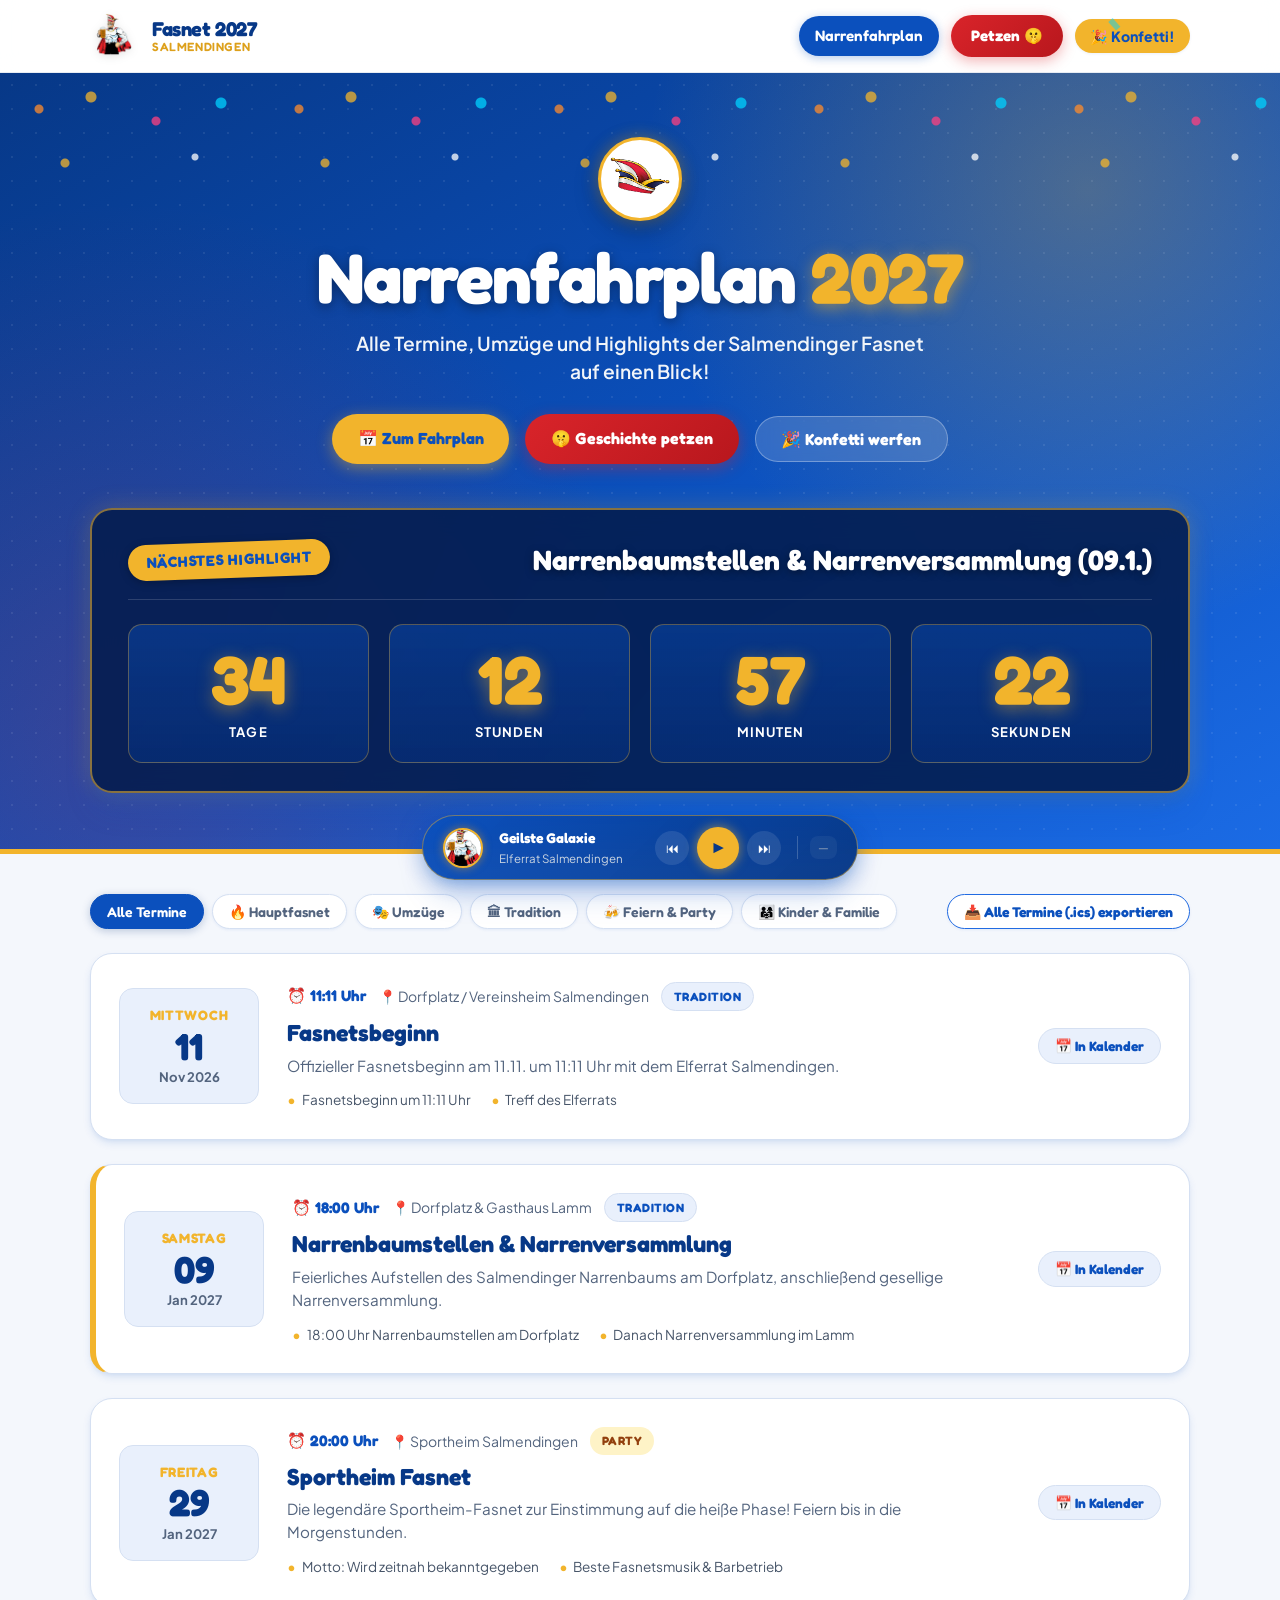
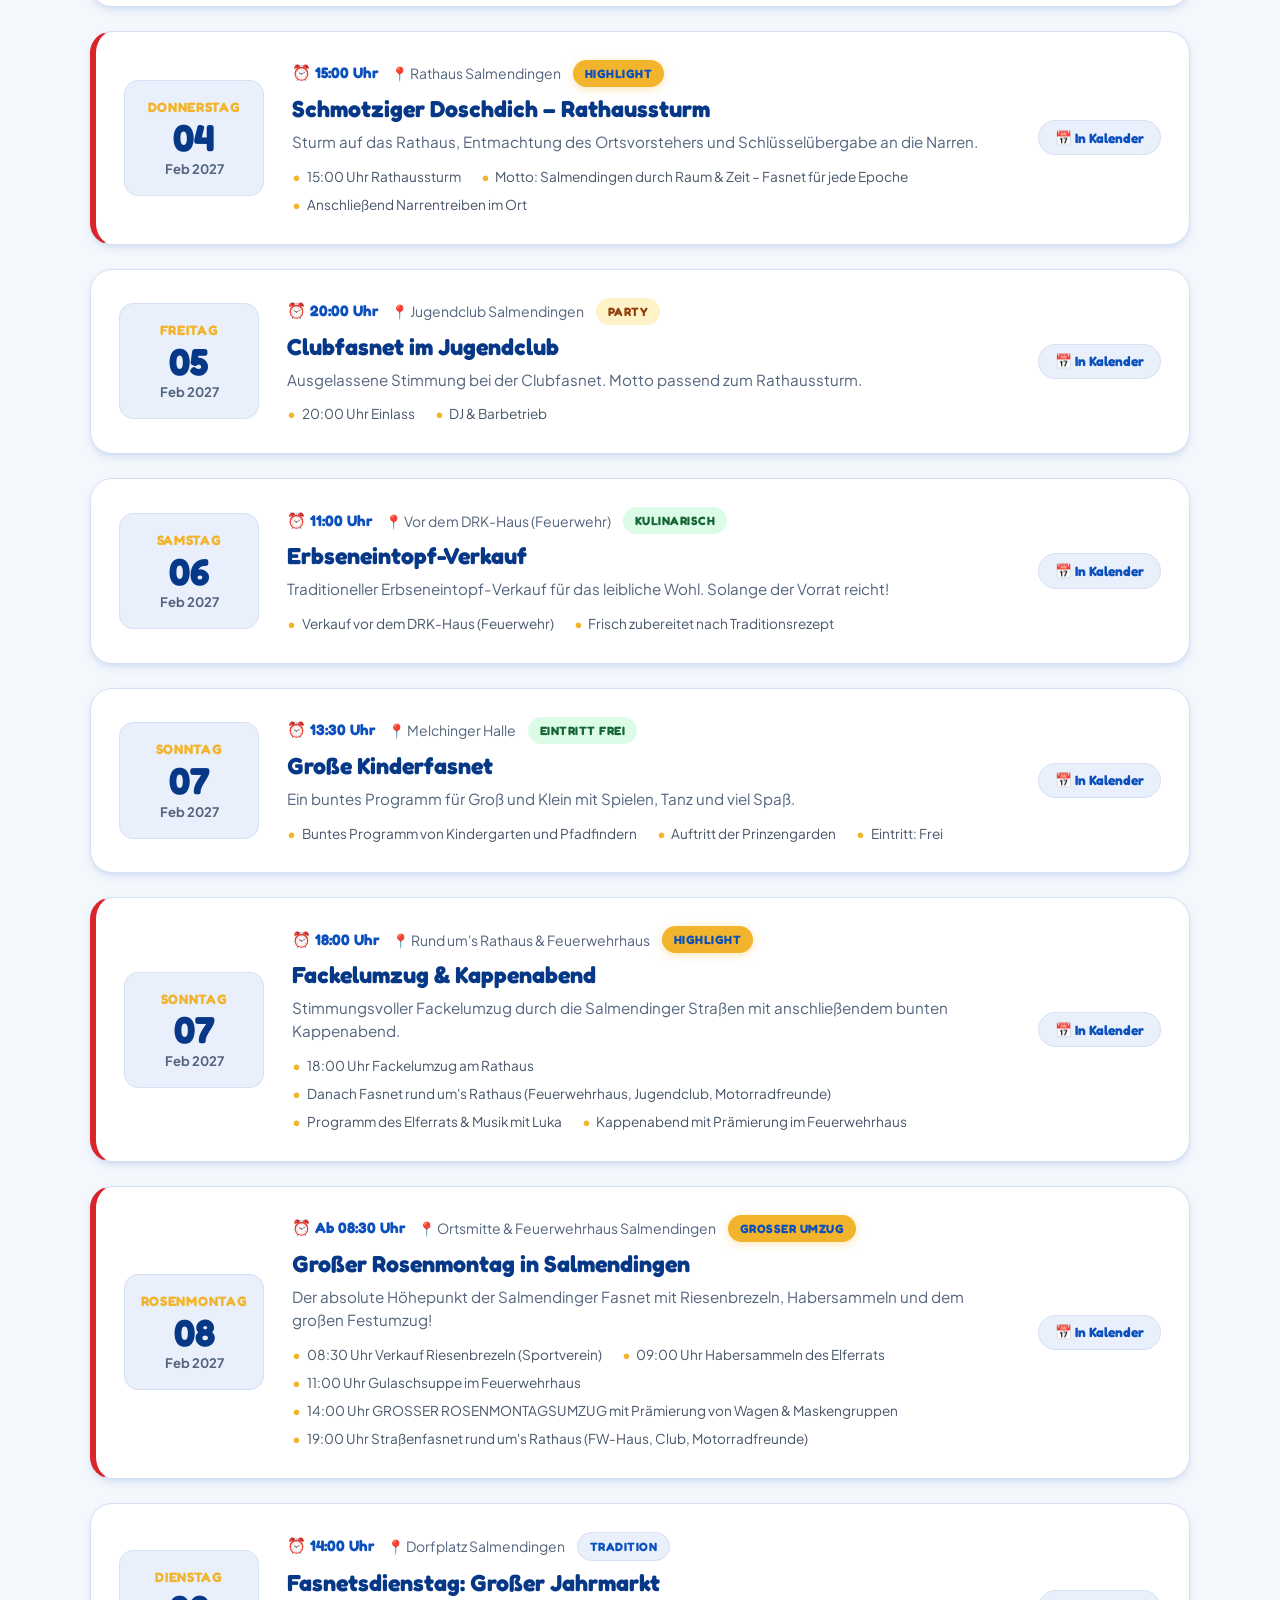
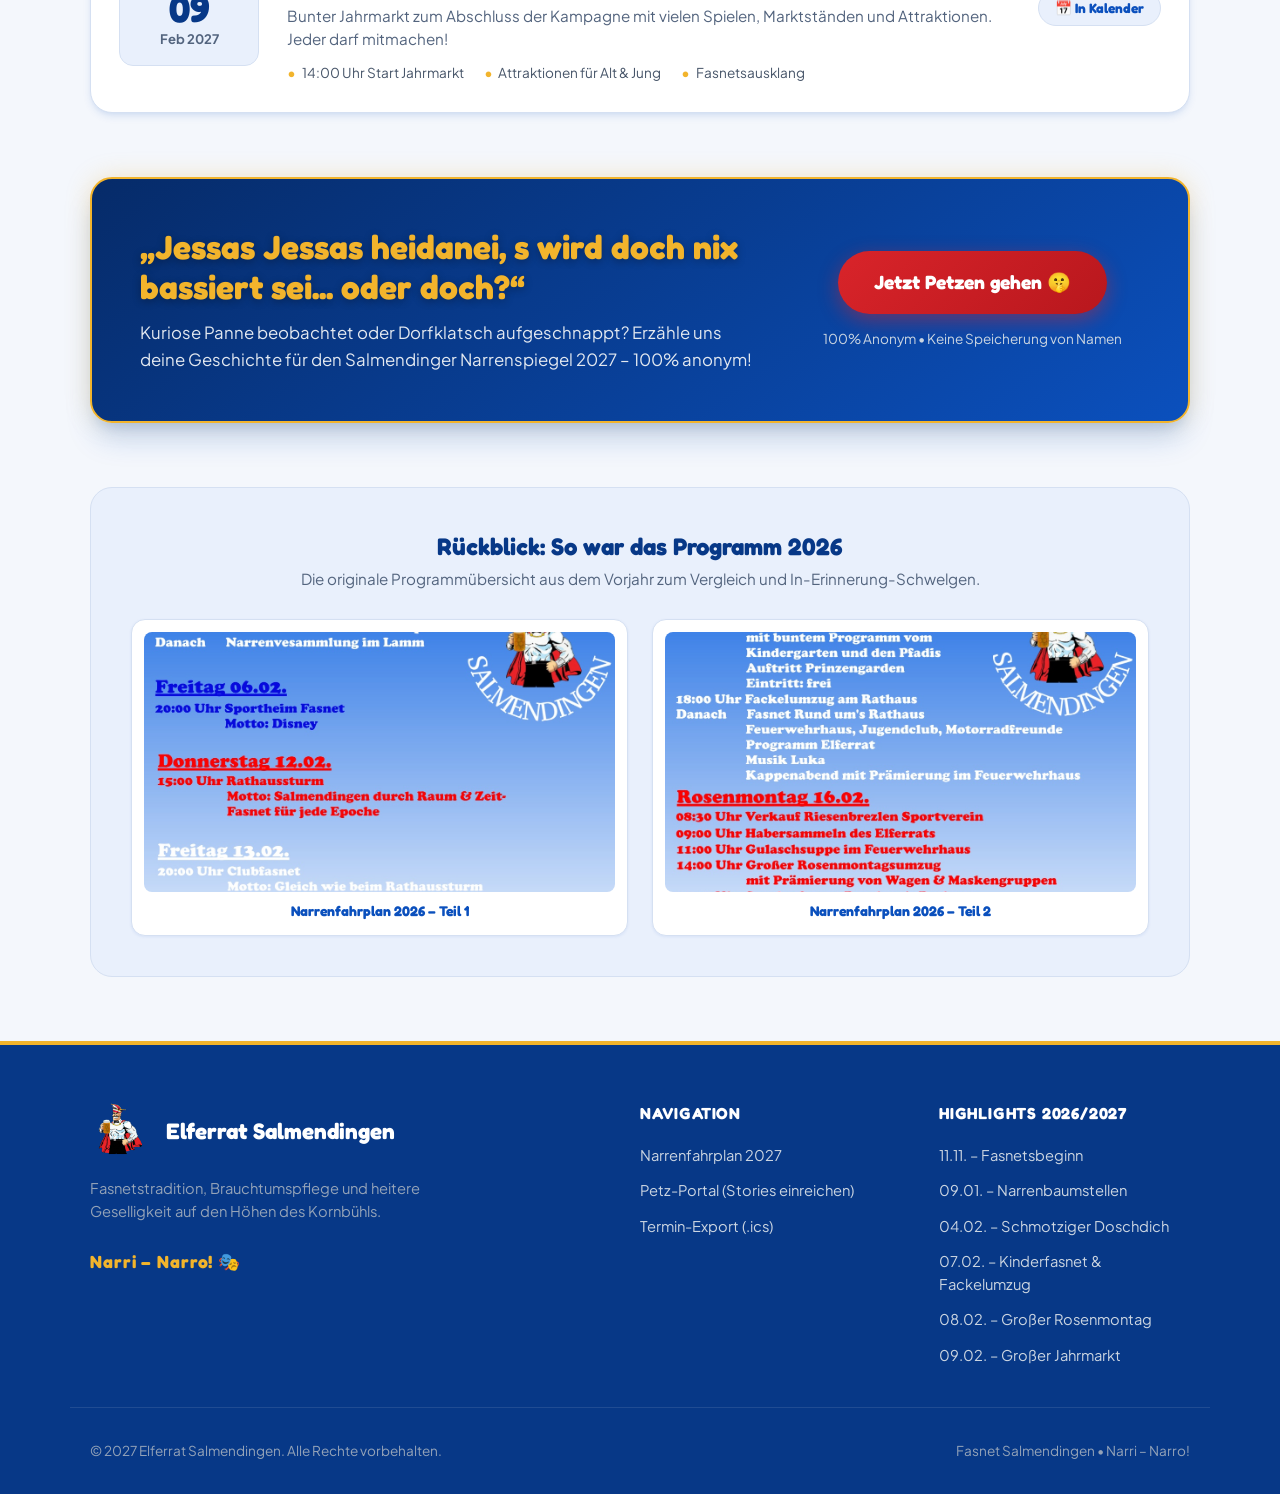
==== index.html @ 36e60f43 "Fasnet 2027 Salmendingen Web-App" ====
<!DOCTYPE html>
<html lang="de">
<head>
  <meta charset="UTF-8">
  <meta name="viewport" content="width=device-width, initial-scale=1.0">
  <title>Narrenfahrplan 2027 – Fasnet Salmendingen</title>
  <meta name="description" content="Der offizielle Narrenfahrplan für die Fasnet 2027 in Salmendingen. Alle Termine vom Fasnetsbeginn am 11.11. über Narrenbaumstellen bis zum großen Rosenmontagsumzug.">
  <meta name="keywords" content="Fasnet Salmendingen, Narrenfahrplan 2027, Elferrat Salmendingen, Fasnetsbeginn, Fasching, Rosenmontag, Rathaussturm, Salmendingen">
  
  <!-- Favicon / Mascot -->
  <link rel="icon" type="image/png" href="./assets/img/kappe.png">
  
  <!-- Stylesheets -->
  <link rel="stylesheet" href="./css/main.css">
  <link rel="stylesheet" href="./css/fahrplan.css">
</head>
<body>

  <!-- Sticky Header & Navigation -->
  <header class="site-header" id="site-header">
    <div class="container nav-container">
      <a href="./index.html" class="nav-brand" aria-label="Fasnet 2027 Salmendingen Startseite">
        <img src="./assets/img/elferrat_logo_web.png" alt="Elferrat Salmendingen Logo" class="nav-brand-logo">
        <div class="nav-brand-text">
          <span class="nav-brand-title">Fasnet 2027</span>
          <span class="nav-brand-sub">Salmendingen</span>
        </div>
      </a>

      <button class="mobile-nav-toggle" aria-label="Menü öffnen" id="mobile-toggle">
        ☰
      </button>

      <ul class="nav-links" id="nav-links">
        <li><a href="./index.html" class="nav-link active">Narrenfahrplan</a></li>
        <li>
          <a href="./petzen.html" class="nav-link nav-btn-petzen" title="Anonyme Geschichten einreichen">
            Petzen 🤫
          </a>
        </li>
        <li>
          <button class="nav-btn-confetti" data-action="confetti" title="Konfetti regnen lassen">
            🎉 Konfetti!
          </button>
        </li>
      </ul>
    </div>
  </header>

  <main>
    <!-- Hero Section -->
    <section class="hero-section">
      <div class="hero-pattern"></div>
      <div class="hero-streamers"></div>
      <div class="container hero-container-full">
        <div class="hero-header-content">
          <div class="hero-kappe-badge">
            <img src="./assets/img/kappe.png" alt="Salmendinger Narrenkappe">
          </div>
          <h1 class="hero-title">
            Narrenfahrplan <span class="hero-title-accent">2027</span>
          </h1>
          <p class="hero-lead">
            Alle Termine, Umzüge und Highlights der Salmendinger Fasnet auf einen Blick!
          </p>
          <div class="hero-actions">
            <a href="#fahrplan" class="btn btn-primary">
              📅 Zum Fahrplan
            </a>
            <a href="./petzen.html" class="btn btn-petzen">
              🤫 Geschichte petzen
            </a>
            <button class="btn btn-secondary" data-action="confetti">
              🎉 Konfetti werfen
            </button>
          </div>
        </div>

        <!-- Hero Countdown: Across the Whole Horizontal -->
        <div class="hero-countdown-horizontal">
          <div class="countdown-bar-header">
            <div class="countdown-tag-badge">Nächstes Highlight</div>
            <div class="countdown-event-name" id="countdown-event-name">Fasnetsbeginn (11.11.)</div>
          </div>
          <div class="countdown-timer-horizontal">
            <div class="countdown-unit">
              <span class="countdown-number" id="countdown-days">00</span>
              <span class="countdown-label">Tage</span>
            </div>
            <div class="countdown-unit">
              <span class="countdown-number" id="countdown-hours">00</span>
              <span class="countdown-label">Stunden</span>
            </div>
            <div class="countdown-unit">
              <span class="countdown-number" id="countdown-mins">00</span>
              <span class="countdown-label">Minuten</span>
            </div>
            <div class="countdown-unit">
              <span class="countdown-number" id="countdown-secs">00</span>
              <span class="countdown-label">Sekunden</span>
            </div>
          </div>
        </div>
      </div>
    </section>

    <!-- Narrenfahrplan Section -->
    <section class="container" id="fahrplan">
      <div class="fahrplan-controls">
        <div class="filter-pills">
          <button class="filter-btn active" data-filter="all">Alle Termine</button>
          <button class="filter-btn" data-filter="hauptfasnet">🔥 Hauptfasnet</button>
          <button class="filter-btn" data-filter="umzug">🎭 Umzüge</button>
          <button class="filter-btn" data-filter="tradition">🏛 Tradition</button>
          <button class="filter-btn" data-filter="party">🍻 Feiern &amp; Party</button>
          <button class="filter-btn" data-filter="kinder">👨‍👩‍👧 Kinder &amp; Familie</button>
        </div>

        <button class="export-all-btn" id="export-all-ics-btn" title="Alle 10 Fasnet-Termine auf einmal in dein Handy/Outlook importieren">
          📥 Alle Termine (.ics) exportieren
        </button>
      </div>

      <!-- Timeline Cards Container -->
      <div class="events-container" id="events-container">
        <!-- Rendered dynamically by js/fahrplan.js -->
      </div>

      <!-- Petzen Banner -->
      <section class="petzen-banner">
        <div class="petzen-banner-content">
          <div>
            <h2 class="petzen-banner-quote">
              „Jessas Jessas heidanei, s wird doch nix bassiert sei... oder doch?“
            </h2>
            <p class="petzen-banner-text">
              Kuriose Panne beobachtet oder Dorfklatsch aufgeschnappt? Erzähle uns deine Geschichte für den Salmendinger Narrenspiegel 2027 – 100% anonym!
            </p>
          </div>
          <div class="petzen-banner-cta">
            <a href="./petzen.html" class="btn btn-petzen petzen-banner-btn">
              Jetzt Petzen gehen 🤫
            </a>
            <span class="petzen-banner-sub">100% Anonym • Keine Speicherung von Namen</span>
          </div>
        </div>
      </section>

      <!-- Flyer Archive & Rückblick -->
      <section class="archive-section">
        <div class="archive-header">
          <h2 class="archive-title">Rückblick: So war das Programm 2026</h2>
          <p class="archive-subtitle">
            Die originale Programmübersicht aus dem Vorjahr zum Vergleich und In-Erinnerung-Schwelgen.
          </p>
        </div>
        <div class="flyer-grid">
          <div class="flyer-thumb-card">
            <img src="./assets/img/flyer_2026_1.jpg" alt="Narrenfahrplan Flyer 2026 Teil 1">
            <div class="flyer-thumb-caption">Narrenfahrplan 2026 – Teil 1</div>
          </div>
          <div class="flyer-thumb-card">
            <img src="./assets/img/flyer_2026_2.jpg" alt="Narrenfahrplan Flyer 2026 Teil 2">
            <div class="flyer-thumb-caption">Narrenfahrplan 2026 – Teil 2</div>
          </div>
        </div>
      </section>
    </section>
  </main>

  <!-- Floating Audio Player Bar -->
  <aside class="audio-player-bar" id="audio-player-bar" aria-label="Fasnetsmusik Player">
    <audio id="site-audio" preload="auto" playsinline src="./assets/audio/geilste_galaxie.mp3"></audio>
    <div class="player-cover">
      <img src="./assets/img/elferrat_mascot.jpg" alt="Album Cover">
    </div>
    <div class="player-track-info">
      <span class="player-track-title" id="player-title">Geilste Galaxie</span>
      <span class="player-track-artist" id="player-artist">Elferrat Salmendingen</span>
    </div>
    <div class="player-controls">
      <button class="player-btn" id="player-prev-btn" title="Vorheriges Lied" aria-label="Vorheriges Lied">⏮</button>
      <button class="player-btn player-btn-main" id="player-play-btn" title="Abspielen / Pause" aria-label="Abspielen / Pause">▶</button>
      <button class="player-btn" id="player-next-btn" title="Nächstes Lied" aria-label="Nächstes Lied">⏭</button>
    </div>
    <div class="player-extra-controls">
      <button class="player-toggle-btn" id="player-minimize-btn" title="Player minimieren" aria-label="Player minimieren">—</button>
    </div>
  </aside>

  <!-- Site Footer -->
  <footer class="site-footer">
    <div class="container footer-grid">
      <div class="footer-brand">
        <div class="footer-logo-wrap">
          <img src="./assets/img/elferrat_logo_web.png" alt="Elferrat Logo" class="footer-logo">
          <div class="footer-brand-title">Elferrat Salmendingen</div>
        </div>
        <p class="footer-brand-desc">
          Fasnetstradition, Brauchtumspflege und heitere Geselligkeit auf den Höhen des Kornbühls.
        </p>
        <div class="footer-salute">Narri – Narro! 🎭</div>
      </div>

      <div>
        <h3 class="footer-col-title">Navigation</h3>
        <ul class="footer-links">
          <li><a href="./index.html" class="footer-link">Narrenfahrplan 2027</a></li>
          <li><a href="./petzen.html" class="footer-link">Petz-Portal (Stories einreichen)</a></li>
          <li><a href="#fahrplan" class="footer-link">Termin-Export (.ics)</a></li>
        </ul>
      </div>

      <div>
        <h3 class="footer-col-title">Highlights 2026/2027</h3>
        <ul class="footer-links">
          <li><span class="footer-link">11.11. – Fasnetsbeginn</span></li>
          <li><span class="footer-link">09.01. – Narrenbaumstellen</span></li>
          <li><span class="footer-link">04.02. – Schmotziger Doschdich</span></li>
          <li><span class="footer-link">07.02. – Kinderfasnet &amp; Fackelumzug</span></li>
          <li><span class="footer-link">08.02. – Großer Rosenmontag</span></li>
          <li><span class="footer-link">09.02. – Großer Jahrmarkt</span></li>
        </ul>
      </div>
    </div>

    <div class="container footer-bottom">
      <div>&copy; 2027 Elferrat Salmendingen. Alle Rechte vorbehalten.</div>
      <div>Fasnet Salmendingen • Narri – Narro!</div>
    </div>
  </footer>

  <!-- Scripts -->
  <script src="./js/confetti.js"></script>
  <script src="./js/player.js"></script>
  <script src="./js/fahrplan.js"></script>
</body>
</html>
---- css/main.css ----
/* ==========================================================================
   Fasnet 2027 Salmendingen – Core Design System & Tokens
   Royal Blue & Sunshine Yellow Festival Palette (example_design.png)
   ========================================================================== */

@import url('https://fonts.googleapis.com/css2?family=Fredoka:wght@500;600;700;800&family=Plus+Jakarta+Sans:ital,wght@0,500;0,600;0,700;0,800;1,500&display=swap');

:root {
  /* Brand Palette: Authentic Royal Blue & Festive Sunshine Yellow (from example_design.png) */
  --color-primary: #0b50bd;            /* Royal Blue */
  --color-primary-dark: #073887;       /* Deep Royal Blue */
  --color-primary-deep: #042154;       /* Night Royal Blue */
  --color-primary-light: #216be2;      /* Bright Royal Blue */
  --color-primary-glow: rgba(11, 80, 189, 0.4);

  /* Festive Sunshine Yellow Accents */
  --color-accent: #f2b42c;             /* Golden Yellow badge */
  --color-accent-hover: #dda01b;       /* Darker Yellow */
  --color-accent-light: #fff8e1;       /* Cream Yellow */
  --color-accent-contrast: #0b50bd;    /* Royal blue on yellow */

  /* Carnival Red & Confetti Palette */
  --color-festive-red: #d9242a;
  --color-festive-red-hover: #b8171d;
  --color-festive-orange: #ff8c2b;
  --color-festive-cyan: #00d2ff;
  --color-festive-pink: #ff4081;

  /* Neutrals & Surfaces */
  --color-bg: #f4f7fc;
  --color-bg-alt: #e9f0fc;
  --color-surface: #ffffff;
  --color-surface-hover: #f8fafc;
  --color-text-main: #0c1a30;
  --color-text-muted: #53647e;
  --color-text-light: #879ab3;
  --color-border: #d5e0f2;
  --color-border-subtle: #e6eef9;

  /* Typography: Fredoka for blocky festive titles, Plus Jakarta Sans for body */
  --font-heading: 'Fredoka', 'Outfit', -apple-system, BlinkMacSystemFont, sans-serif;
  --font-body: 'Plus Jakarta Sans', -apple-system, BlinkMacSystemFont, 'Segoe UI', Roboto, sans-serif;

  /* Shadows */
  --shadow-sm: 0 1px 3px 0 rgb(11 80 189 / 0.08);
  --shadow-md: 0 4px 8px -1px rgb(11 80 189 / 0.12), 0 2px 4px -2px rgb(11 80 189 / 0.08);
  --shadow-lg: 0 12px 20px -4px rgb(11 80 189 / 0.16), 0 4px 6px -4px rgb(11 80 189 / 0.1);
  --shadow-xl: 0 20px 30px -6px rgb(11 80 189 / 0.22), 0 10px 12px -6px rgb(11 80 189 / 0.12);
  --shadow-yellow: 0 4px 18px rgba(242, 180, 44, 0.45);
  --shadow-blue: 0 8px 25px rgba(11, 80, 189, 0.35);

  /* Radii */
  --radius-sm: 8px;
  --radius-md: 14px;
  --radius-lg: 22px;
  --radius-pill: 9999px;
  --radius-full: 9999px;

  /* Layout */
  --container-max: 1140px;
  --transition-fast: 0.15s ease;
  --transition-normal: 0.25s cubic-bezier(0.16, 1, 0.3, 1);
}

/* Reset & Box Sizing */
*, *::before, *::after {
  box-sizing: border-box;
  margin: 0;
  padding: 0;
}

html {
  scroll-behavior: smooth;
  font-size: 16px;
  -webkit-font-smoothing: antialiased;
  -moz-osx-font-smoothing: grayscale;
}

body {
  font-family: var(--font-body);
  color: var(--color-text-main);
  background-color: var(--color-bg);
  line-height: 1.6;
  min-height: 100vh;
  display: flex;
  flex-direction: column;
  overflow-x: hidden;
}

img, svg {
  display: block;
  max-width: 100%;
}

a {
  color: inherit;
  text-decoration: none;
}

button {
  font-family: inherit;
  border: none;
  background: none;
  cursor: pointer;
}

/* Container */
.container {
  width: 100%;
  max-width: var(--container-max);
  margin-left: auto;
  margin-right: auto;
  padding-left: 1.25rem;
  padding-right: 1.25rem;
}

/* ==========================================================================
   Header & Navigation
   ========================================================================== */
.site-header {
  position: sticky;
  top: 0;
  z-index: 100;
  background: rgba(255, 255, 255, 0.92);
  backdrop-filter: blur(12px);
  -webkit-backdrop-filter: blur(12px);
  border-bottom: 1px solid rgba(226, 232, 240, 0.8);
  transition: box-shadow var(--transition-normal);
}

.site-header.scrolled {
  box-shadow: var(--shadow-md);
}

.nav-container {
  display: flex;
  align-items: center;
  justify-content: space-between;
  height: 72px;
}

.nav-brand {
  display: flex;
  align-items: center;
  gap: 0.875rem;
  font-family: var(--font-heading);
  font-weight: 800;
  font-size: 1.25rem;
  color: var(--color-primary);
  transition: transform var(--transition-fast);
}

.nav-brand:hover {
  transform: translateY(-1px);
}

.nav-brand-logo {
  height: 48px;
  width: 48px;
  object-fit: contain;
  filter: drop-shadow(0 2px 4px rgba(0,0,0,0.1));
}

.nav-brand-text {
  display: flex;
  flex-direction: column;
  line-height: 1.1;
}

.nav-brand-title {
  letter-spacing: -0.02em;
  color: var(--color-primary-dark);
}

.nav-brand-sub {
  font-size: 0.75rem;
  font-weight: 600;
  color: var(--color-accent-hover);
  text-transform: uppercase;
  letter-spacing: 0.05em;
}

.nav-links {
  display: flex;
  align-items: center;
  gap: 0.75rem;
  list-style: none;
}

.nav-link {
  font-family: var(--font-heading);
  font-weight: 600;
  font-size: 0.95rem;
  padding: 0.5rem 1rem;
  border-radius: var(--radius-full);
  color: var(--color-text-main);
  transition: all var(--transition-fast);
  display: inline-flex;
  align-items: center;
  gap: 0.4rem;
}

.nav-link:hover {
  background-color: var(--color-bg-alt);
  color: var(--color-primary);
}

.nav-link.active {
  background-color: var(--color-primary);
  color: #ffffff;
  box-shadow: 0 2px 10px rgba(11, 80, 189, 0.3);
}

.nav-btn-petzen {
  background: linear-gradient(135deg, var(--color-festive-red) 0%, #b8171d 100%);
  color: #ffffff !important;
  box-shadow: 0 4px 14px rgba(217, 36, 42, 0.35);
  padding: 0.55rem 1.25rem;
  border-radius: var(--radius-full);
  font-weight: 700;
  transition: all var(--transition-fast);
}

.nav-btn-petzen:hover {
  background: linear-gradient(135deg, #ef4444 0%, var(--color-festive-red) 100%);
  transform: translateY(-2px);
  box-shadow: 0 6px 18px rgba(217, 36, 42, 0.45);
}

.nav-btn-confetti {
  display: inline-flex;
  align-items: center;
  gap: 0.35rem;
  background: var(--color-accent);
  color: var(--color-accent-contrast);
  padding: 0.5rem 0.95rem;
  border-radius: var(--radius-full);
  font-size: 0.88rem;
  font-weight: 800;
  box-shadow: var(--shadow-sm);
  transition: all var(--transition-fast);
}

.nav-btn-confetti:hover {
  background: var(--color-accent-hover);
  transform: translateY(-1px) scale(1.04);
  box-shadow: var(--shadow-yellow);
}

/* Mobile Nav Toggle */
.mobile-nav-toggle {
  display: none;
  font-size: 1.5rem;
  color: var(--color-primary);
  padding: 0.5rem;
}

/* ==========================================================================
   Floating Audio Player
   ========================================================================== */
.audio-player-bar {
  position: fixed;
  bottom: 1.25rem;
  left: 50%;
  transform: translateX(-50%);
  z-index: 90;
  background: linear-gradient(135deg, rgba(11, 80, 189, 0.97) 0%, rgba(7, 56, 135, 0.98) 100%);
  backdrop-filter: blur(16px);
  -webkit-backdrop-filter: blur(16px);
  color: #ffffff;
  padding: 0.65rem 1.25rem;
  border-radius: var(--radius-full);
  box-shadow: var(--shadow-xl), 0 0 25px rgba(11, 80, 189, 0.4);
  display: flex;
  align-items: center;
  gap: 1rem;
  max-width: 90vw;
  width: auto;
  transition: all var(--transition-normal);
  border: 1.5px solid rgba(242, 180, 44, 0.45);
}

.audio-player-bar.minimized {
  padding: 0.5rem 0.75rem;
}

.audio-player-bar.minimized .player-track-info,
.audio-player-bar.minimized .player-extra-controls {
  display: none;
}

.player-cover {
  width: 40px;
  height: 40px;
  border-radius: 50%;
  overflow: hidden;
  flex-shrink: 0;
  border: 2px solid var(--color-accent);
  box-shadow: 0 0 8px rgba(245, 158, 11, 0.5);
  animation: rotateCover 8s linear infinite paused;
}

.audio-player-bar.playing .player-cover {
  animation-play-state: running;
}

@keyframes rotateCover {
  from { transform: rotate(0deg); }
  to { transform: rotate(360deg); }
}

.player-cover img {
  width: 100%;
  height: 100%;
  object-fit: cover;
}

.player-track-info {
  display: flex;
  flex-direction: column;
  min-width: 140px;
  max-width: 200px;
  overflow: hidden;
}

.player-track-title {
  font-family: var(--font-heading);
  font-weight: 700;
  font-size: 0.875rem;
  white-space: nowrap;
  overflow: hidden;
  text-overflow: ellipsis;
  color: #ffffff;
}

.player-track-artist {
  font-size: 0.72rem;
  color: #cbd5e1;
  white-space: nowrap;
  overflow: hidden;
  text-overflow: ellipsis;
}

.player-controls {
  display: flex;
  align-items: center;
  gap: 0.5rem;
}

.player-btn {
  color: #ffffff;
  display: flex;
  align-items: center;
  justify-content: center;
  width: 34px;
  height: 34px;
  border-radius: 50%;
  transition: all var(--transition-fast);
  background: rgba(255, 255, 255, 0.1);
}

.player-btn:hover {
  background: rgba(255, 255, 255, 0.25);
  transform: scale(1.08);
}

.player-btn-main {
  width: 42px;
  height: 42px;
  background: var(--color-accent);
  color: var(--color-primary-dark);
  box-shadow: 0 0 12px rgba(242, 180, 44, 0.6);
}

.player-btn-main:hover {
  background: #fbbf24;
  transform: scale(1.1);
}

.audio-player-bar.pending-activation .player-btn-main {
  animation: pulsePlayBtn 1.2s infinite ease-in-out;
}

@keyframes pulsePlayBtn {
  0% { transform: scale(1); box-shadow: 0 0 10px rgba(242, 180, 44, 0.5); }
  50% { transform: scale(1.15); box-shadow: 0 0 24px rgba(242, 180, 44, 1); }
  100% { transform: scale(1); box-shadow: 0 0 10px rgba(242, 180, 44, 0.5); }
}

.player-extra-controls {
  display: flex;
  align-items: center;
  gap: 0.35rem;
  border-left: 1px solid rgba(255, 255, 255, 0.2);
  padding-left: 0.75rem;
}

.player-toggle-btn {
  font-size: 0.75rem;
  color: #94a3b8;
  padding: 0.25rem 0.5rem;
  border-radius: var(--radius-sm);
  background: rgba(255, 255, 255, 0.05);
}

.player-toggle-btn:hover {
  color: #ffffff;
  background: rgba(255, 255, 255, 0.15);
}

/* ==========================================================================
   Footer
   ========================================================================== */
.site-footer {
  margin-top: auto;
  background: var(--color-primary-dark);
  color: #ffffff;
  padding: 3.5rem 0 2rem;
  border-top: 4px solid var(--color-accent);
  position: relative;
}

.footer-grid {
  display: grid;
  grid-template-columns: 2fr 1fr 1fr;
  gap: 3rem;
  margin-bottom: 2.5rem;
}

.footer-brand {
  display: flex;
  flex-direction: column;
  gap: 1rem;
}

.footer-logo-wrap {
  display: flex;
  align-items: center;
  gap: 1rem;
}

.footer-logo {
  height: 60px;
  width: 60px;
  object-fit: contain;
}

.footer-brand-title {
  font-family: var(--font-heading);
  font-size: 1.4rem;
  font-weight: 800;
  color: #ffffff;
}

.footer-brand-desc {
  color: #94a3b8;
  font-size: 0.92rem;
  max-width: 380px;
  line-height: 1.6;
}

.footer-salute {
  display: inline-block;
  font-family: var(--font-heading);
  font-size: 1.1rem;
  font-weight: 800;
  color: var(--color-accent);
  letter-spacing: 0.05em;
  margin-top: 0.5rem;
}

.footer-col-title {
  font-family: var(--font-heading);
  font-size: 1rem;
  font-weight: 700;
  color: #ffffff;
  margin-bottom: 1rem;
  text-transform: uppercase;
  letter-spacing: 0.05em;
}

.footer-links {
  list-style: none;
  display: flex;
  flex-direction: column;
  gap: 0.6rem;
}

.footer-link {
  color: #cbd5e1;
  font-size: 0.92rem;
  transition: color var(--transition-fast);
  display: inline-flex;
  align-items: center;
  gap: 0.4rem;
}

.footer-link:hover {
  color: var(--color-accent);
}

.footer-bottom {
  padding-top: 2rem;
  border-top: 1px solid rgba(255, 255, 255, 0.1);
  display: flex;
  align-items: center;
  justify-content: space-between;
  flex-wrap: wrap;
  gap: 1rem;
  font-size: 0.85rem;
  color: #94a3b8;
}

/* ==========================================================================
   Confetti Canvas Container
   ========================================================================== */
#confetti-canvas {
  position: fixed;
  top: 0;
  left: 0;
  width: 100vw;
  height: 100vh;
  pointer-events: none;
  z-index: 9999;
}

/* ==========================================================================
   Responsive Breakpoints
   ========================================================================== */
@media (max-width: 860px) {
  .footer-grid {
    grid-template-columns: 1fr;
    gap: 2rem;
  }

  .nav-links {
    display: none;
  }

  .nav-links.open {
    display: flex;
    flex-direction: column;
    position: absolute;
    top: 72px;
    left: 0;
    width: 100%;
    background: #ffffff;
    box-shadow: var(--shadow-xl);
    padding: 1.5rem;
    border-bottom: 2px solid var(--color-primary);
  }

  .mobile-nav-toggle {
    display: block;
  }

  .audio-player-bar {
    bottom: 0.75rem;
    width: 95vw;
    justify-content: space-between;
  }
}
---- css/fahrplan.css ----
/* ==========================================================================
   Fasnet 2027 Salmendingen – Narrenfahrplan Stylesheet
   Design Language: Royal Blue & Sunshine Yellow (example_design.png)
   ========================================================================== */

/* Hero Section */
.hero-section {
  position: relative;
  background: radial-gradient(circle at 85% 15%, rgba(242, 180, 44, 0.28) 0%, transparent 35%),
              radial-gradient(circle at 10% 85%, rgba(217, 36, 42, 0.22) 0%, transparent 40%),
              linear-gradient(150deg, #073887 0%, #0b50bd 52%, #1b6be5 100%);
  color: #ffffff;
  padding: 4rem 0 3.5rem;
  overflow: hidden;
  border-bottom: 5px solid var(--color-accent);
}

.hero-pattern {
  position: absolute;
  inset: 0;
  opacity: 0.08;
  background-image: radial-gradient(#ffffff 1.5px, transparent 1.5px);
  background-size: 24px 24px;
  pointer-events: none;
}

/* Festive Confetti Dots & Streamers overlay */
.hero-streamers {
  position: absolute;
  top: 0;
  left: 0;
  right: 0;
  height: 120px;
  background: radial-gradient(circle at 15% 30%, #ff8c2b 4px, transparent 5px),
              radial-gradient(circle at 35% 20%, #f2b42c 5px, transparent 6px),
              radial-gradient(circle at 60% 40%, #ff4081 4px, transparent 5px),
              radial-gradient(circle at 85% 25%, #00d2ff 5px, transparent 6px),
              radial-gradient(circle at 75% 70%, #ffffff 3px, transparent 4px),
              radial-gradient(circle at 25% 75%, #f2b42c 4px, transparent 5px);
  background-size: 260px 120px;
  opacity: 0.75;
  pointer-events: none;
}

.hero-container-full {
  display: flex;
  flex-direction: column;
  align-items: center;
  position: relative;
  z-index: 2;
}

.hero-header-content {
  text-align: center;
  max-width: 760px;
  margin: 0 auto;
}

.hero-kappe-badge {
  width: 84px;
  height: 84px;
  margin: 0 auto 1.25rem;
  background: #ffffff;
  border-radius: 50%;
  padding: 8px;
  border: 3.5px solid var(--color-accent);
  box-shadow: 0 8px 24px rgba(0, 0, 0, 0.28), 0 0 16px rgba(242, 180, 44, 0.4);
  display: flex;
  align-items: center;
  justify-content: center;
  transition: transform var(--transition-fast);
}

.hero-kappe-badge:hover {
  transform: rotate(-5deg) scale(1.05);
}

.hero-kappe-badge img {
  width: 100%;
  height: 100%;
  object-fit: contain;
}

.hero-title {
  font-family: var(--font-heading);
  font-size: clamp(2.6rem, 6vw, 4.4rem);
  font-weight: 800;
  line-height: 1.05;
  letter-spacing: -0.02em;
  margin-bottom: 0.85rem;
  text-shadow: 0 3px 12px rgba(0, 0, 0, 0.35);
}

.hero-title-accent {
  color: var(--color-accent);
  display: inline-block;
  text-shadow: 0 4px 16px rgba(242, 180, 44, 0.5);
}

.hero-lead {
  font-size: 1.2rem;
  color: #f1f5f9;
  font-weight: 600;
  max-width: 580px;
  margin: 0 auto 1.75rem;
  line-height: 1.5;
}

.hero-actions {
  display: flex;
  align-items: center;
  justify-content: center;
  flex-wrap: wrap;
  gap: 1rem;
}

.btn {
  display: inline-flex;
  align-items: center;
  justify-content: center;
  gap: 0.5rem;
  font-family: var(--font-heading);
  font-weight: 700;
  font-size: 1rem;
  padding: 0.75rem 1.6rem;
  border-radius: var(--radius-full);
  transition: all var(--transition-fast);
}

.btn-primary {
  background: var(--color-accent);
  color: var(--color-accent-contrast);
  font-weight: 800;
  box-shadow: 0 4px 16px rgba(242, 180, 44, 0.45);
}

.btn-primary:hover {
  background: #fab928;
  transform: translateY(-2px);
  box-shadow: 0 6px 24px rgba(242, 180, 44, 0.6);
}

.btn-secondary {
  background: rgba(255, 255, 255, 0.15);
  color: #ffffff;
  border: 1.5px solid rgba(255, 255, 255, 0.3);
  backdrop-filter: blur(8px);
}

.btn-secondary:hover {
  background: rgba(255, 255, 255, 0.25);
  transform: translateY(-2px);
}

.btn-petzen {
  background: linear-gradient(135deg, var(--color-festive-red) 0%, #b8171d 100%);
  color: #ffffff;
  box-shadow: 0 4px 16px rgba(217, 36, 42, 0.4);
}

.btn-petzen:hover {
  background: linear-gradient(135deg, #ef4444 0%, var(--color-festive-red) 100%);
  transform: translateY(-2px);
  box-shadow: 0 6px 22px rgba(217, 36, 42, 0.55);
}

/* ==========================================================================
   Horizontal Full-Width Countdown Banner
   "The countdown shall be across the whole horizontal"
   ========================================================================== */
.hero-countdown-horizontal {
  width: 100%;
  margin-top: 2.75rem;
  background: rgba(4, 28, 77, 0.88);
  border: 2px solid rgba(242, 180, 44, 0.55);
  border-radius: var(--radius-lg);
  backdrop-filter: blur(14px);
  -webkit-backdrop-filter: blur(14px);
  padding: 1.75rem 2.25rem;
  box-shadow: var(--shadow-xl), 0 0 25px rgba(242, 180, 44, 0.22);
}

.countdown-bar-header {
  display: flex;
  align-items: center;
  justify-content: space-between;
  flex-wrap: wrap;
  gap: 1rem;
  margin-bottom: 1.5rem;
  padding-bottom: 1rem;
  border-bottom: 1px solid rgba(255, 255, 255, 0.15);
}

.countdown-tag-badge {
  background: var(--color-accent);
  color: var(--color-accent-contrast);
  font-family: var(--font-heading);
  font-size: 0.92rem;
  font-weight: 800;
  padding: 0.4rem 1.15rem;
  border-radius: var(--radius-full);
  text-transform: uppercase;
  letter-spacing: 0.05em;
  transform: rotate(-2deg);
  box-shadow: 0 2px 8px rgba(0, 0, 0, 0.25);
  display: inline-flex;
  align-items: center;
}

.countdown-event-name {
  font-family: var(--font-heading);
  font-size: clamp(1.25rem, 2.6vw, 1.75rem);
  font-weight: 800;
  color: #ffffff;
  text-shadow: 0 2px 8px rgba(0, 0, 0, 0.4);
}

.countdown-timer-horizontal {
  display: grid;
  grid-template-columns: repeat(4, 1fr);
  gap: 1.25rem;
  width: 100%;
}

.countdown-unit {
  background: linear-gradient(180deg, rgba(11, 80, 189, 0.45) 0%, rgba(7, 46, 120, 0.75) 100%);
  border: 1.5px solid rgba(242, 180, 44, 0.35);
  border-radius: var(--radius-md);
  padding: 1.25rem 0.5rem;
  display: flex;
  flex-direction: column;
  align-items: center;
  justify-content: center;
  transition: all var(--transition-fast);
}

.countdown-unit:hover {
  border-color: var(--color-accent);
  transform: translateY(-2px);
  background: linear-gradient(180deg, rgba(11, 80, 189, 0.6) 0%, rgba(7, 46, 120, 0.9) 100%);
}

.countdown-number {
  font-family: var(--font-heading);
  font-size: clamp(2.5rem, 5.5vw, 4.25rem);
  font-weight: 800;
  line-height: 1;
  color: var(--color-accent);
  text-shadow: 0 4px 18px rgba(242, 180, 44, 0.45);
}

.countdown-label {
  font-size: 0.82rem;
  font-weight: 700;
  text-transform: uppercase;
  color: #ffffff;
  margin-top: 0.5rem;
  letter-spacing: 0.08em;
}

/* ==========================================================================
   Filter & Controls Bar
   ========================================================================== */
.fahrplan-controls {
  padding: 2.5rem 0 1.5rem;
  display: flex;
  align-items: center;
  justify-content: space-between;
  flex-wrap: wrap;
  gap: 1.25rem;
}

.filter-pills {
  display: flex;
  align-items: center;
  flex-wrap: wrap;
  gap: 0.5rem;
}

.filter-btn {
  font-family: var(--font-heading);
  font-weight: 600;
  font-size: 0.875rem;
  padding: 0.5rem 1rem;
  border-radius: var(--radius-full);
  background: #ffffff;
  color: var(--color-text-muted);
  border: 1px solid var(--color-border);
  box-shadow: var(--shadow-sm);
  transition: all var(--transition-fast);
}

.filter-btn:hover {
  border-color: var(--color-primary-light);
  color: var(--color-primary);
  background: var(--color-surface-hover);
}

.filter-btn.active {
  background: var(--color-primary);
  color: #ffffff;
  border-color: var(--color-primary);
  box-shadow: 0 2px 8px rgba(14, 56, 122, 0.25);
}

.export-all-btn {
  font-family: var(--font-heading);
  font-size: 0.875rem;
  font-weight: 700;
  padding: 0.5rem 1rem;
  border-radius: var(--radius-full);
  background: #ffffff;
  color: var(--color-primary);
  border: 1px solid var(--color-primary-light);
  display: inline-flex;
  align-items: center;
  gap: 0.4rem;
  box-shadow: var(--shadow-sm);
  transition: all var(--transition-fast);
}

.export-all-btn:hover {
  background: var(--color-primary);
  color: #ffffff;
}

/* ==========================================================================
   Event Timeline / Cards
   ========================================================================== */
.events-container {
  display: flex;
  flex-direction: column;
  gap: 1.5rem;
  margin-bottom: 4rem;
}

.event-card {
  background: var(--color-surface);
  border-radius: var(--radius-lg);
  border: 1px solid var(--color-border);
  box-shadow: var(--shadow-md);
  padding: 1.75rem;
  display: grid;
  grid-template-columns: 140px 1fr auto;
  gap: 1.75rem;
  align-items: center;
  transition: all var(--transition-normal);
  position: relative;
  overflow: hidden;
}

.event-card:hover {
  transform: translateY(-3px);
  box-shadow: var(--shadow-xl);
  border-color: rgba(14, 56, 122, 0.25);
}

.event-card.featured {
  border-left: 6px solid var(--color-accent);
}

.event-card.highlight {
  border-left: 6px solid var(--color-festive-red);
}

/* Date Box */
.event-date-box {
  background: var(--color-bg-alt);
  border-radius: var(--radius-md);
  padding: 1rem 0.75rem;
  text-align: center;
  border: 1px solid var(--color-border);
  display: flex;
  flex-direction: column;
  justify-content: center;
  align-items: center;
}

.event-weekday {
  font-family: var(--font-heading);
  font-size: 0.85rem;
  font-weight: 800;
  text-transform: uppercase;
  color: var(--color-accent);
  letter-spacing: 0.05em;
}

.event-day {
  font-family: var(--font-heading);
  font-size: 2.35rem;
  font-weight: 800;
  line-height: 1.05;
  color: var(--color-primary-dark);
}

.event-month {
  font-size: 0.82rem;
  font-weight: 700;
  color: var(--color-text-muted);
}

/* Event Content */
.event-details {
  display: flex;
  flex-direction: column;
  gap: 0.5rem;
}

.event-meta-row {
  display: flex;
  align-items: center;
  flex-wrap: wrap;
  gap: 0.75rem;
}

.event-time {
  font-family: var(--font-heading);
  font-weight: 700;
  font-size: 0.95rem;
  color: var(--color-primary);
  display: inline-flex;
  align-items: center;
  gap: 0.35rem;
}

.event-location {
  font-size: 0.875rem;
  color: var(--color-text-muted);
  display: inline-flex;
  align-items: center;
  gap: 0.35rem;
}

.badge-tag {
  font-family: var(--font-heading);
  font-size: 0.75rem;
  font-weight: 800;
  padding: 0.25rem 0.75rem;
  border-radius: var(--radius-full);
  text-transform: uppercase;
  letter-spacing: 0.04em;
}

.badge-highlight {
  background: var(--color-accent);
  color: var(--color-accent-contrast);
  box-shadow: 0 2px 8px rgba(242, 180, 44, 0.35);
}

.badge-tradition {
  background: var(--color-bg-alt);
  color: var(--color-primary);
  border: 1px solid var(--color-border);
}

.badge-free {
  background: #dcfce7;
  color: #166534;
}

.badge-party {
  background: #fef3c7;
  color: #92400e;
}

.event-title {
  font-family: var(--font-heading);
  font-size: 1.45rem;
  font-weight: 800;
  color: var(--color-primary-dark);
  line-height: 1.2;
}

.event-desc {
  font-size: 0.95rem;
  color: var(--color-text-muted);
  line-height: 1.5;
}

.event-sub-points {
  margin-top: 0.25rem;
  display: flex;
  flex-wrap: wrap;
  gap: 0.4rem 1.25rem;
  list-style: none;
}

.event-sub-points li {
  font-size: 0.85rem;
  color: #475569;
  display: flex;
  align-items: center;
  gap: 0.35rem;
}

.event-sub-points li::before {
  content: "•";
  color: var(--color-accent);
  font-weight: bold;
}

/* Event Actions */
.event-actions {
  display: flex;
  flex-direction: column;
  gap: 0.5rem;
  align-self: center;
}

.btn-cal-add {
  font-family: var(--font-heading);
  font-size: 0.85rem;
  font-weight: 700;
  padding: 0.55rem 1rem;
  border-radius: var(--radius-full);
  background: var(--color-bg-alt);
  color: var(--color-primary);
  border: 1px solid var(--color-border);
  display: inline-flex;
  align-items: center;
  gap: 0.4rem;
  white-space: nowrap;
  transition: all var(--transition-fast);
}

.btn-cal-add:hover {
  background: var(--color-primary);
  color: #ffffff;
  border-color: var(--color-primary);
}

/* ==========================================================================
   Petzen Callout Banner on Home
   ========================================================================== */
.petzen-banner {
  background: linear-gradient(145deg, #062b69 0%, #0b50bd 100%);
  border-radius: var(--radius-lg);
  padding: 3rem;
  color: #ffffff;
  position: relative;
  overflow: hidden;
  margin-bottom: 4rem;
  box-shadow: var(--shadow-xl), 0 0 25px rgba(242, 180, 44, 0.25);
  border: 2.5px solid var(--color-accent);
}

.petzen-banner-content {
  position: relative;
  z-index: 2;
  display: grid;
  grid-template-columns: 1.3fr 0.7fr;
  align-items: center;
  gap: 2.5rem;
}

.petzen-banner-quote {
  font-family: var(--font-heading);
  font-size: clamp(1.5rem, 3.5vw, 2.1rem);
  font-weight: 800;
  line-height: 1.2;
  color: var(--color-accent);
  margin-bottom: 0.75rem;
  text-shadow: 0 2px 8px rgba(0, 0, 0, 0.3);
}

.petzen-banner-text {
  font-size: 1.05rem;
  color: #e2e8f0;
  line-height: 1.6;
}

.petzen-banner-cta {
  display: flex;
  flex-direction: column;
  align-items: center;
  text-align: center;
  gap: 0.85rem;
}

.petzen-banner-btn {
  font-size: 1.2rem;
  padding: 1rem 2.25rem;
  box-shadow: 0 6px 20px rgba(217, 36, 42, 0.45);
}

.petzen-banner-sub {
  font-size: 0.85rem;
  color: #cbd5e1;
}

/* ==========================================================================
   Flyer Archive Modal / Lightbox (for comparison with 2026)
   ========================================================================== */
.archive-section {
  background: var(--color-bg-alt);
  border-radius: var(--radius-lg);
  padding: 2.5rem;
  margin-bottom: 4rem;
  border: 1px solid var(--color-border);
}

.archive-header {
  text-align: center;
  margin-bottom: 1.75rem;
}

.archive-title {
  font-family: var(--font-heading);
  font-size: 1.5rem;
  font-weight: 800;
  color: var(--color-primary-dark);
}

.archive-subtitle {
  font-size: 0.95rem;
  color: var(--color-text-muted);
}

.flyer-grid {
  display: grid;
  grid-template-columns: repeat(2, 1fr);
  gap: 1.5rem;
}

.flyer-thumb-card {
  background: #ffffff;
  border-radius: var(--radius-md);
  padding: 0.75rem;
  border: 1px solid var(--color-border);
  box-shadow: var(--shadow-sm);
  text-align: center;
  cursor: pointer;
  transition: transform var(--transition-fast);
}

.flyer-thumb-card:hover {
  transform: scale(1.02);
}

.flyer-thumb-card img {
  width: 100%;
  height: 260px;
  object-fit: cover;
  border-radius: var(--radius-sm);
  margin-bottom: 0.5rem;
}

.flyer-thumb-caption {
  font-family: var(--font-heading);
  font-weight: 700;
  font-size: 0.875rem;
  color: var(--color-primary);
}

/* Responsive adjustments */
@media (max-width: 860px) {
  .hero-countdown-horizontal {
    padding: 1.5rem 1.25rem;
  }

  .countdown-bar-header {
    flex-direction: column;
    text-align: center;
    gap: 0.5rem;
  }

  .event-card {
    grid-template-columns: 1fr;
    text-align: center;
    gap: 1.25rem;
  }

  .event-date-box {
    max-width: 180px;
    margin: 0 auto;
  }

  .event-meta-row {
    justify-content: center;
  }

  .event-sub-points {
    justify-content: center;
  }

  .petzen-banner-content {
    grid-template-columns: 1fr;
    text-align: center;
  }

  .flyer-grid {
    grid-template-columns: 1fr;
  }
}

@media (max-width: 600px) {
  .countdown-timer-horizontal {
    grid-template-columns: repeat(2, 1fr);
    gap: 0.75rem;
  }

  .countdown-unit {
    padding: 1rem 0.5rem;
  }

  .countdown-number {
    font-size: 2.25rem;
  }
}
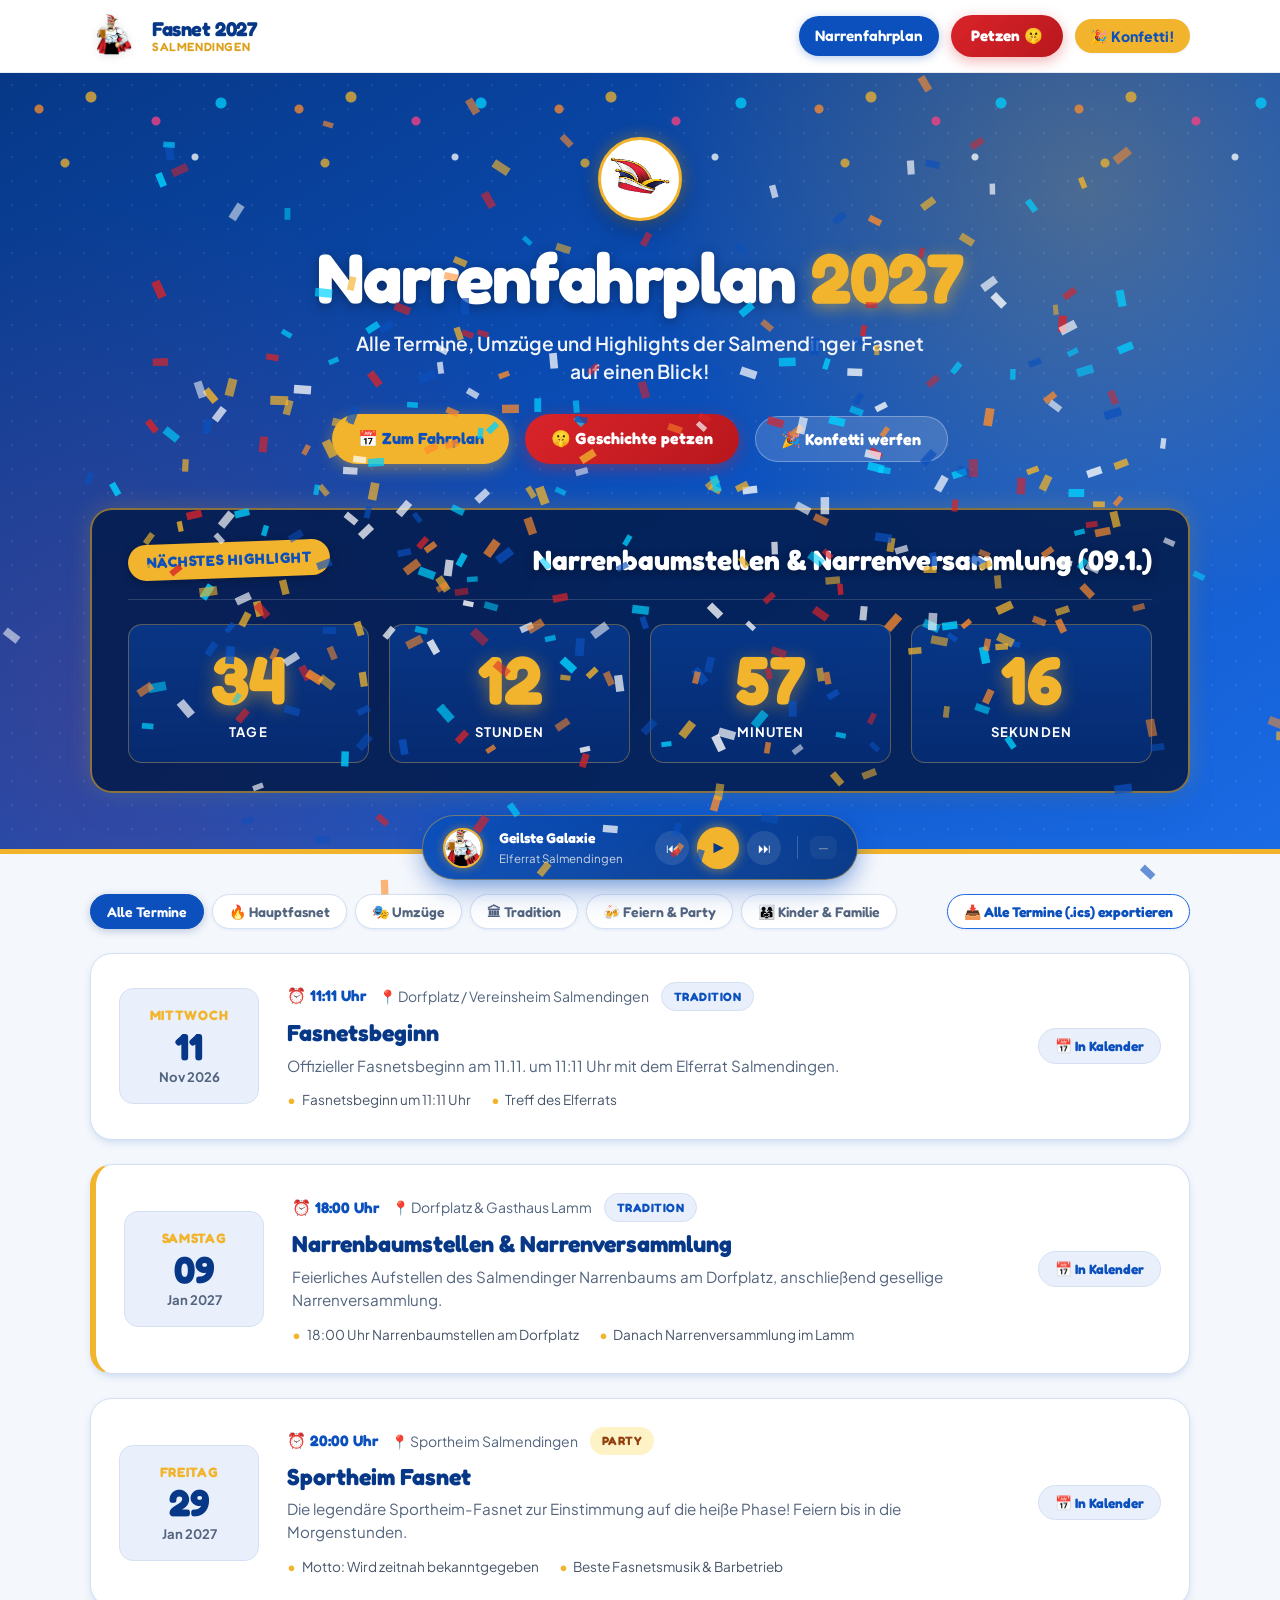
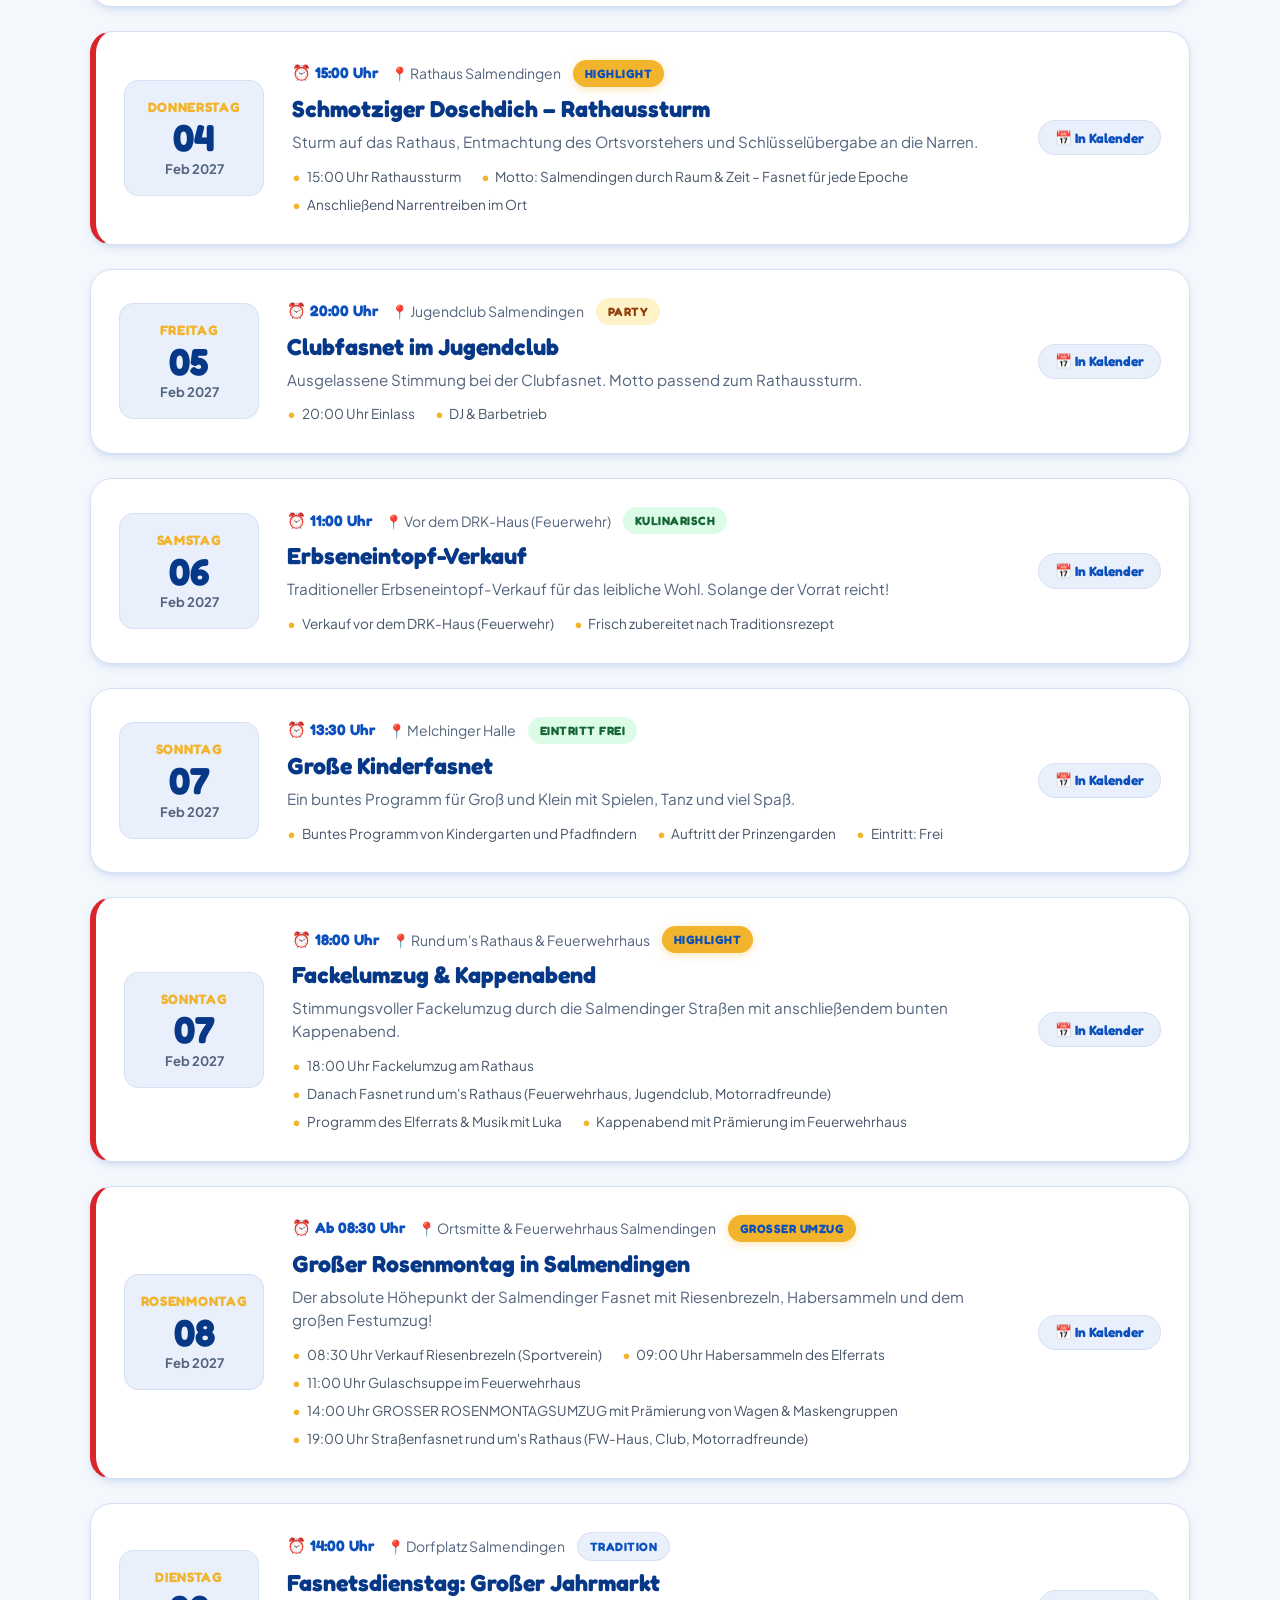
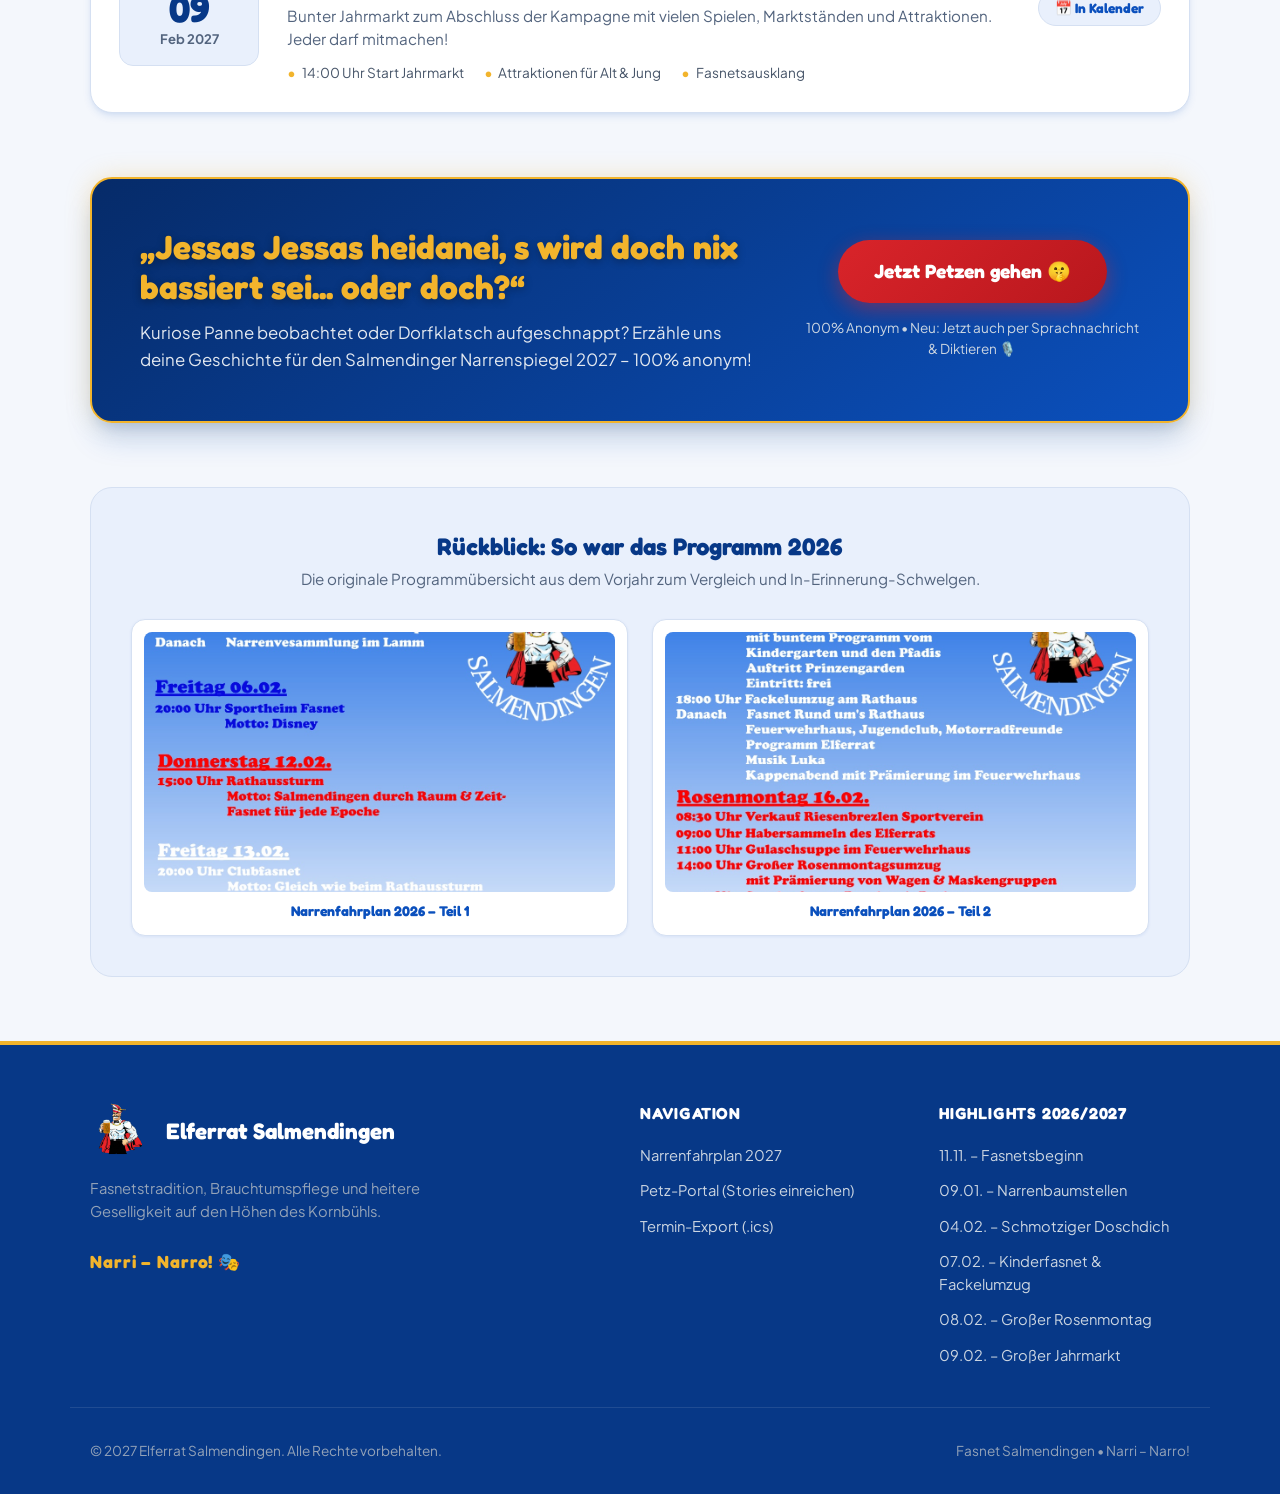
==== commit f36d1d94: "Use webbrowser tts" ====
--- a/index.html
+++ b/index.html
@@ -141,7 +141,7 @@
             <a href="./petzen.html" class="btn btn-petzen petzen-banner-btn">
               Jetzt Petzen gehen 🤫
             </a>
-            <span class="petzen-banner-sub">100% Anonym • Keine Speicherung von Namen</span>
+            <span class="petzen-banner-sub">100% Anonym • Neu: Jetzt auch per Sprachnachricht & Diktieren 🎙️</span>
           </div>
         </div>
       </section>
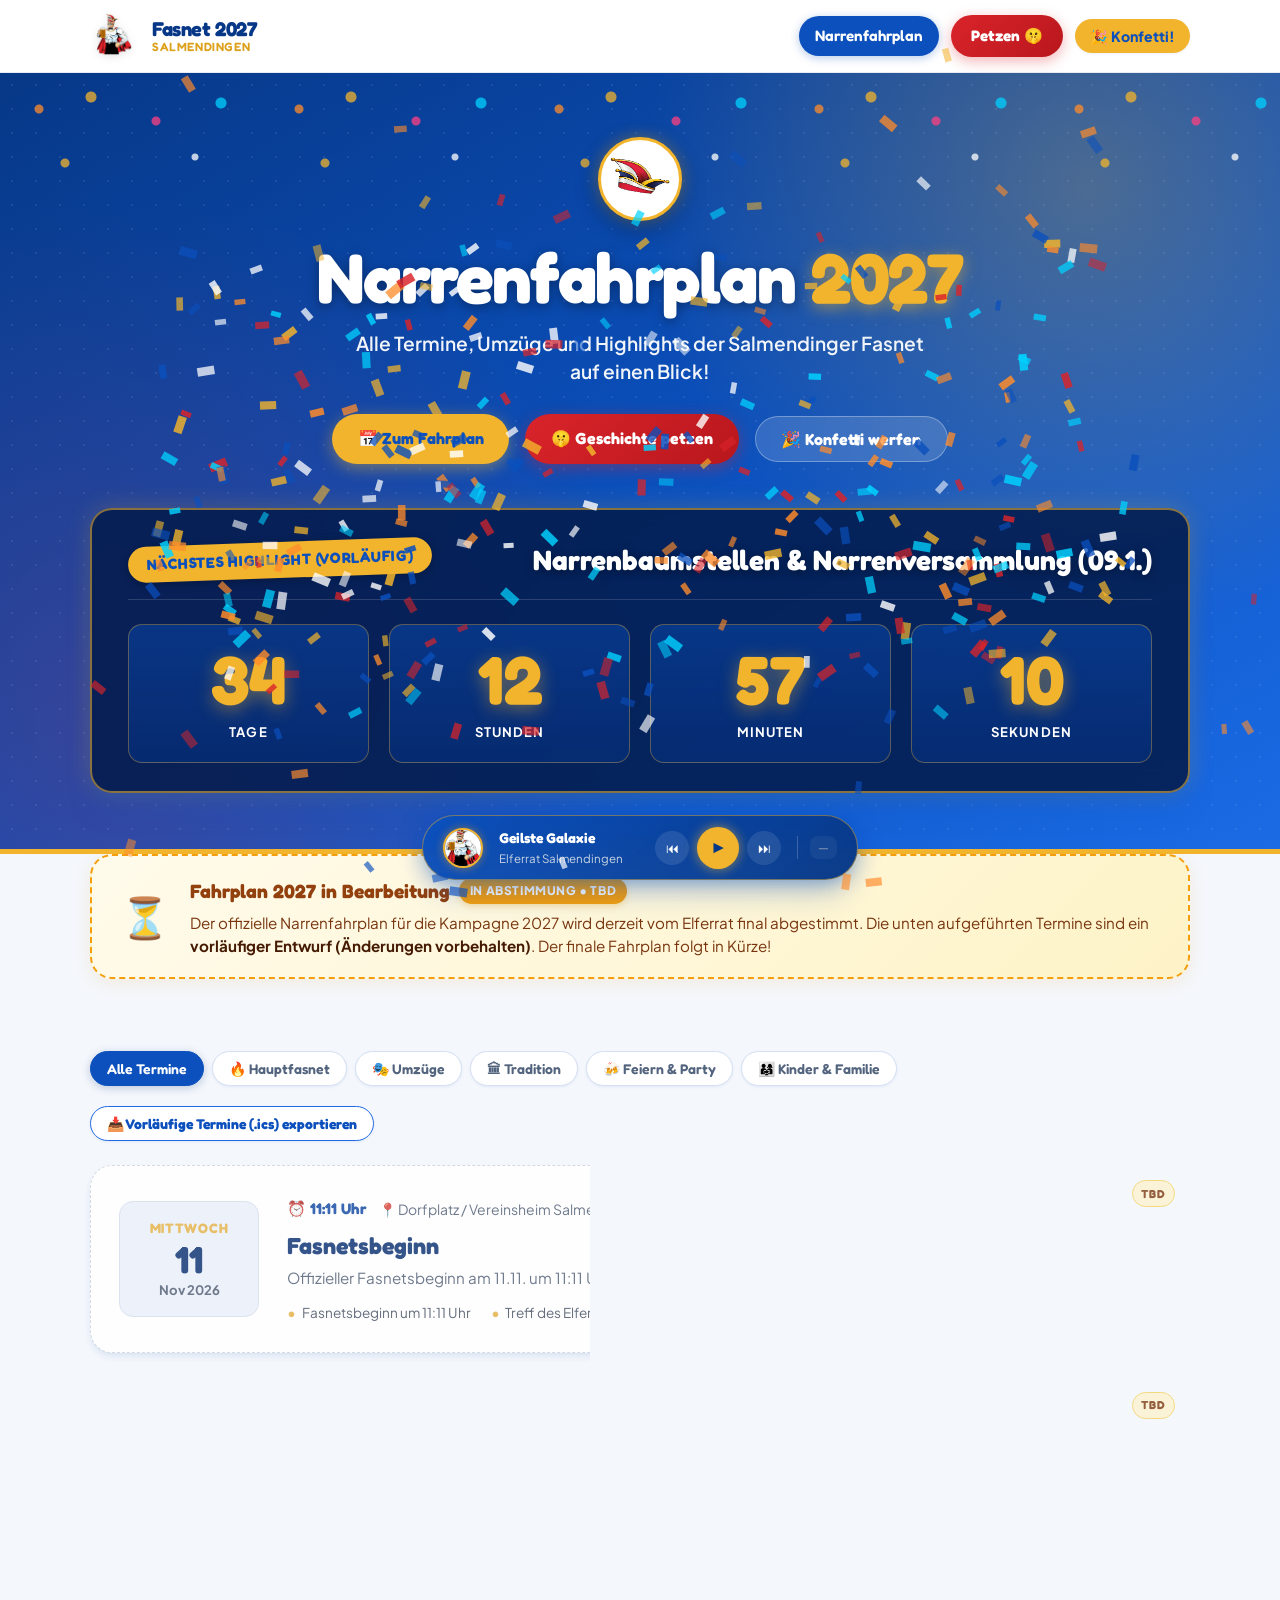
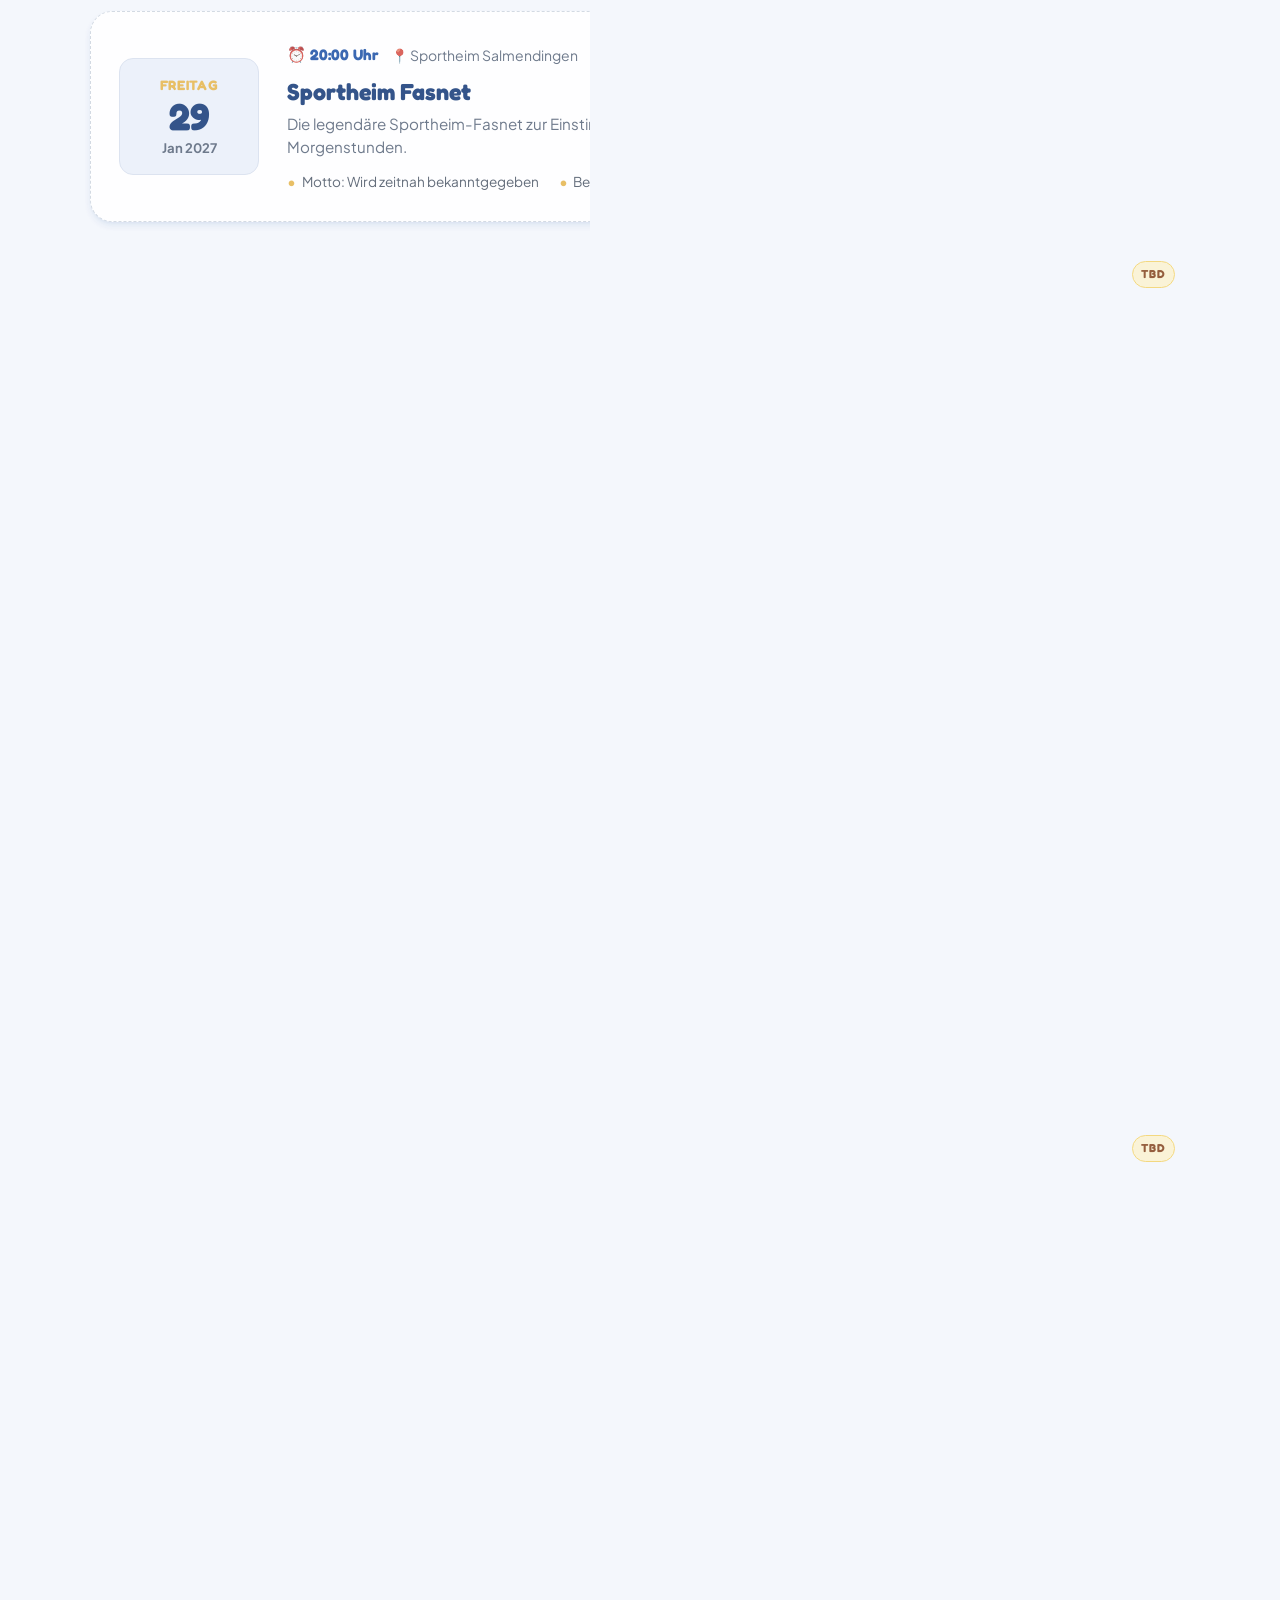
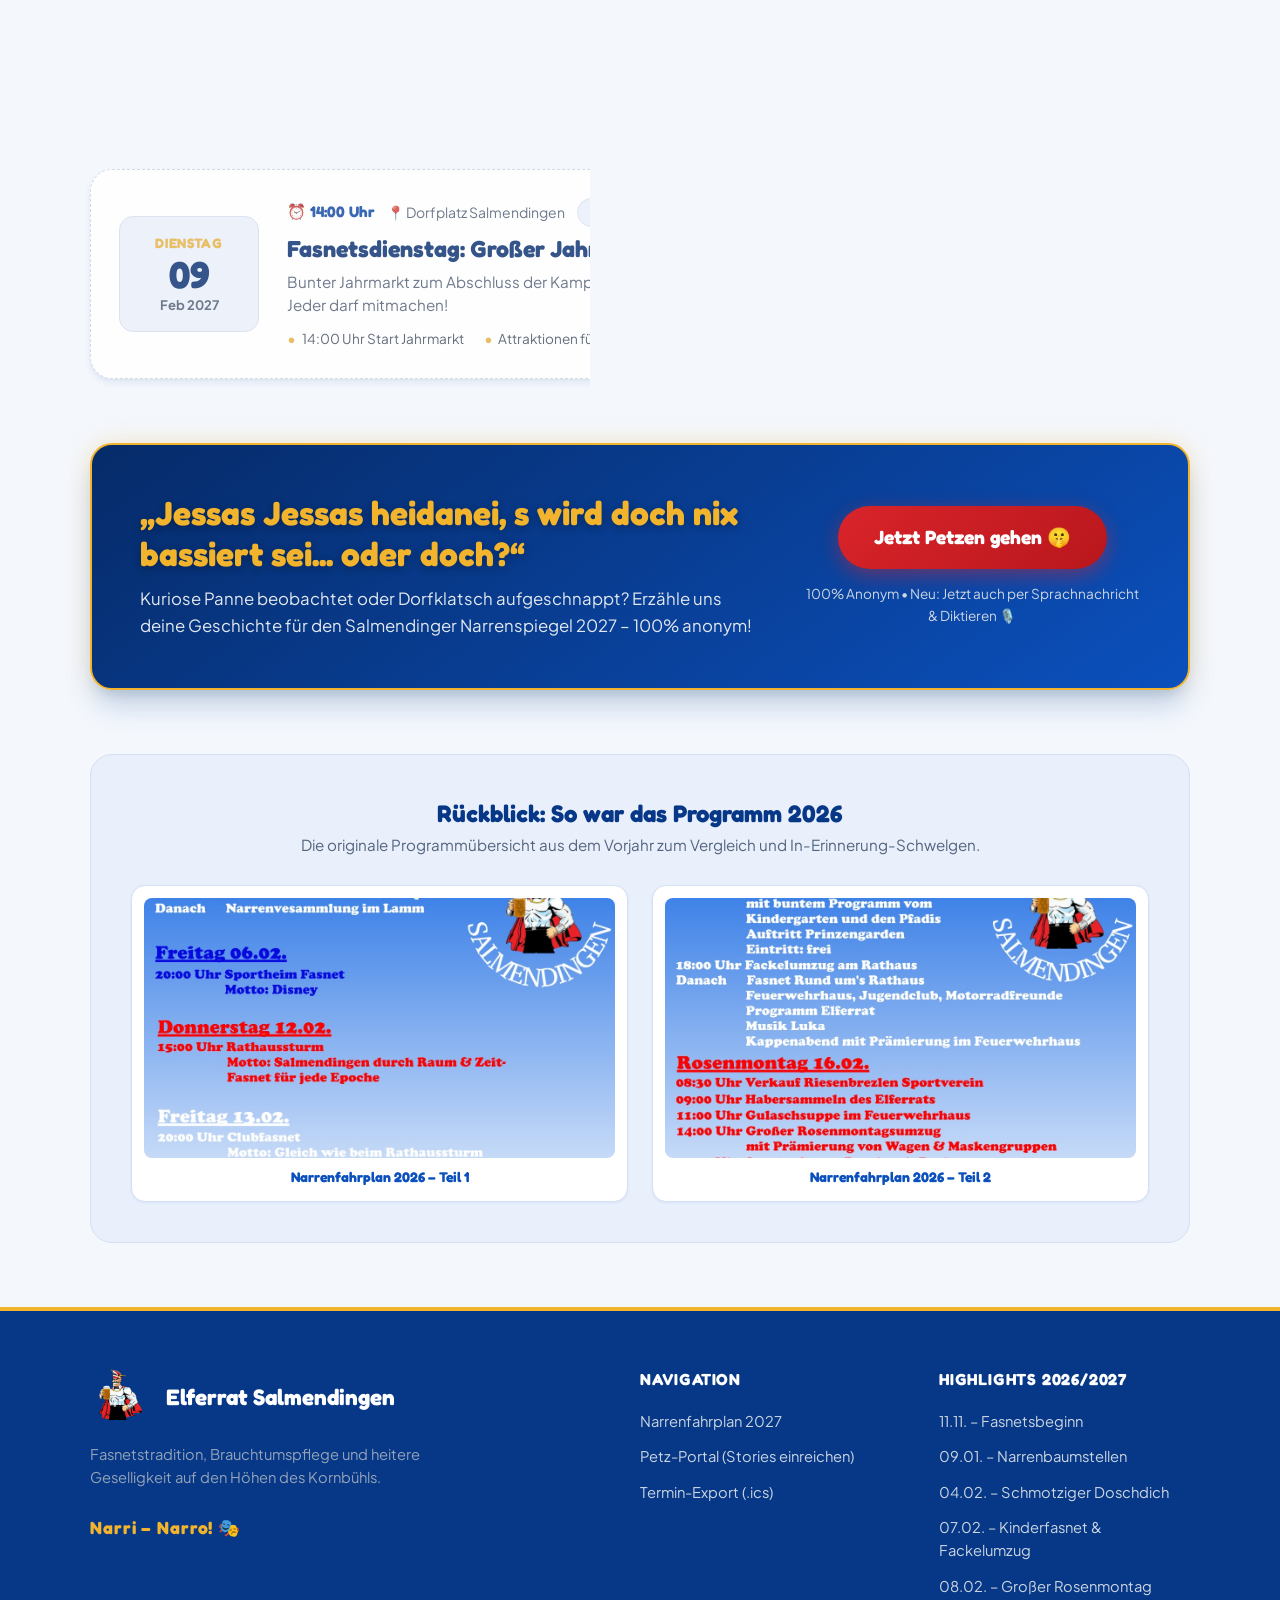
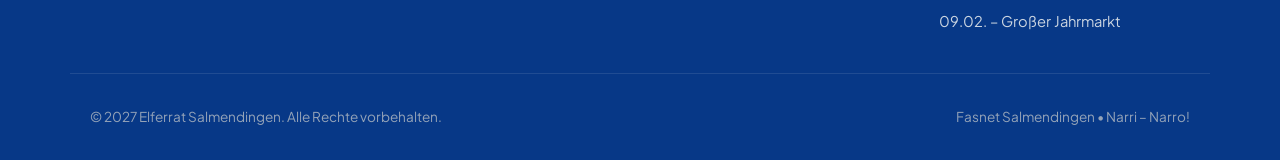
==== commit 6d10bb01: "Mark main page timetable as in progress (TBD) with banner and greyed-out cards" ====
--- a/index.html
+++ b/index.html
@@ -79,8 +79,8 @@
         <!-- Hero Countdown: Across the Whole Horizontal -->
         <div class="hero-countdown-horizontal">
           <div class="countdown-bar-header">
-            <div class="countdown-tag-badge">Nächstes Highlight</div>
-            <div class="countdown-event-name" id="countdown-event-name">Fasnetsbeginn (11.11.)</div>
+            <div class="countdown-tag-badge">Nächstes Highlight (vorläufig)</div>
+            <div class="countdown-event-name" id="countdown-event-name">Fasnetsbeginn (11.11.) – TBD</div>
           </div>
           <div class="countdown-timer-horizontal">
             <div class="countdown-unit">
@@ -104,8 +104,24 @@
       </div>
     </section>
 
-    <!-- Narrenfahrplan Section -->
+    <!-- Narrenfahrplan Section (In Progress / TBD) -->
     <section class="container" id="fahrplan">
+
+      <!-- Timetable Work In Progress / TBD Notice Banner -->
+      <div class="timetable-tbd-banner">
+        <div class="tbd-banner-icon">⏳</div>
+        <div class="tbd-banner-content">
+          <div class="tbd-banner-title">
+            <span>Fahrplan 2027 in Bearbeitung</span>
+            <span class="tbd-pill">In Abstimmung • TBD</span>
+          </div>
+          <p class="tbd-banner-text">
+            Der offizielle Narrenfahrplan für die Kampagne 2027 wird derzeit vom Elferrat final abgestimmt. 
+            Die unten aufgeführten Termine sind ein <strong>vorläufiger Entwurf (Änderungen vorbehalten)</strong>. Der finale Fahrplan folgt in Kürze!
+          </p>
+        </div>
+      </div>
+
       <div class="fahrplan-controls">
         <div class="filter-pills">
           <button class="filter-btn active" data-filter="all">Alle Termine</button>
@@ -116,13 +132,13 @@
           <button class="filter-btn" data-filter="kinder">👨‍👩‍👧 Kinder &amp; Familie</button>
         </div>
 
-        <button class="export-all-btn" id="export-all-ics-btn" title="Alle 10 Fasnet-Termine auf einmal in dein Handy/Outlook importieren">
-          📥 Alle Termine (.ics) exportieren
+        <button class="export-all-btn" id="export-all-ics-btn" title="Vorläufige Termine (.ics) in Kalender eintragen">
+          📥 Vorläufige Termine (.ics) exportieren
         </button>
       </div>
 
-      <!-- Timeline Cards Container -->
-      <div class="events-container" id="events-container">
+      <!-- Timeline Cards Container (Greyed out / TBD treatment) -->
+      <div class="events-container is-tbd" id="events-container">
         <!-- Rendered dynamically by js/fahrplan.js -->
       </div>
 
--- a/css/fahrplan.css
+++ b/css/fahrplan.css
@@ -325,13 +325,130 @@
 }
 
 /* ==========================================================================
-   Event Timeline / Cards
+   Timetable TBD / Work-in-Progress Notice & Greyed-out Styles
    ========================================================================== */
+.timetable-tbd-banner {
+  background: linear-gradient(135deg, #fffbeb 0%, #fef3c7 100%);
+  border: 2px dashed #f59e0b;
+  border-radius: var(--radius-lg);
+  padding: 1.25rem 1.75rem;
+  margin-bottom: 2rem;
+  display: flex;
+  align-items: center;
+  gap: 1.25rem;
+  box-shadow: 0 4px 18px rgba(245, 158, 11, 0.12);
+  animation: fadeIn 0.4s ease;
+}
+
+.tbd-banner-icon {
+  font-size: 2.5rem;
+  line-height: 1;
+  flex-shrink: 0;
+  animation: pulse-tbd-icon 2s infinite ease-in-out;
+}
+
+@keyframes pulse-tbd-icon {
+  0%, 100% { transform: scale(1); }
+  50% { transform: scale(1.12) rotate(6deg); }
+}
+
+.tbd-banner-content {
+  flex: 1;
+}
+
+.tbd-banner-title {
+  display: flex;
+  align-items: center;
+  flex-wrap: wrap;
+  gap: 0.65rem;
+  font-family: var(--font-heading);
+  font-size: 1.2rem;
+  font-weight: 800;
+  color: #92400e;
+  margin-bottom: 0.35rem;
+}
+
+.tbd-pill {
+  font-family: var(--font-body);
+  font-size: 0.75rem;
+  font-weight: 800;
+  text-transform: uppercase;
+  letter-spacing: 0.05em;
+  background: #f59e0b;
+  color: #ffffff;
+  padding: 0.2rem 0.65rem;
+  border-radius: var(--radius-full);
+  box-shadow: 0 2px 6px rgba(245, 158, 11, 0.3);
+}
+
+.tbd-banner-text {
+  font-size: 0.95rem;
+  line-height: 1.5;
+  color: #78350f;
+  margin: 0;
+}
+
+.tbd-banner-text strong {
+  color: #451a03;
+}
+
+/* Event Timeline / Cards */
 .events-container {
   display: flex;
   flex-direction: column;
   gap: 1.5rem;
   margin-bottom: 4rem;
+}
+
+/* Greyed-out In-Progress Treatment */
+.events-container.is-tbd .event-card {
+  opacity: 0.85;
+  filter: grayscale(22%);
+  border-style: dashed;
+  border-color: #cbd5e1;
+  transition: all var(--transition-normal);
+}
+
+.events-container.is-tbd .event-card:hover {
+  opacity: 1;
+  filter: grayscale(0%);
+  border-color: var(--color-primary-light);
+  transform: translateY(-3px);
+  box-shadow: var(--shadow-xl);
+}
+
+/* Corner Ribbon on Event Cards */
+.tbd-corner-ribbon {
+  position: absolute;
+  top: 14px;
+  right: 14px;
+  background: #fef3c7;
+  color: #92400e;
+  border: 1px solid #fcd34d;
+  font-family: var(--font-heading);
+  font-size: 0.72rem;
+  font-weight: 800;
+  letter-spacing: 0.05em;
+  padding: 0.2rem 0.55rem;
+  border-radius: var(--radius-full);
+  display: inline-flex;
+  align-items: center;
+  gap: 0.25rem;
+}
+
+.badge-tag.badge-tbd {
+  background: #fef3c7;
+  color: #92400e;
+  border: 1px solid #fcd34d;
+  font-weight: 700;
+}
+
+@media (max-width: 650px) {
+  .timetable-tbd-banner {
+    flex-direction: column;
+    align-items: flex-start;
+    padding: 1.25rem;
+  }
 }
 
 .event-card {
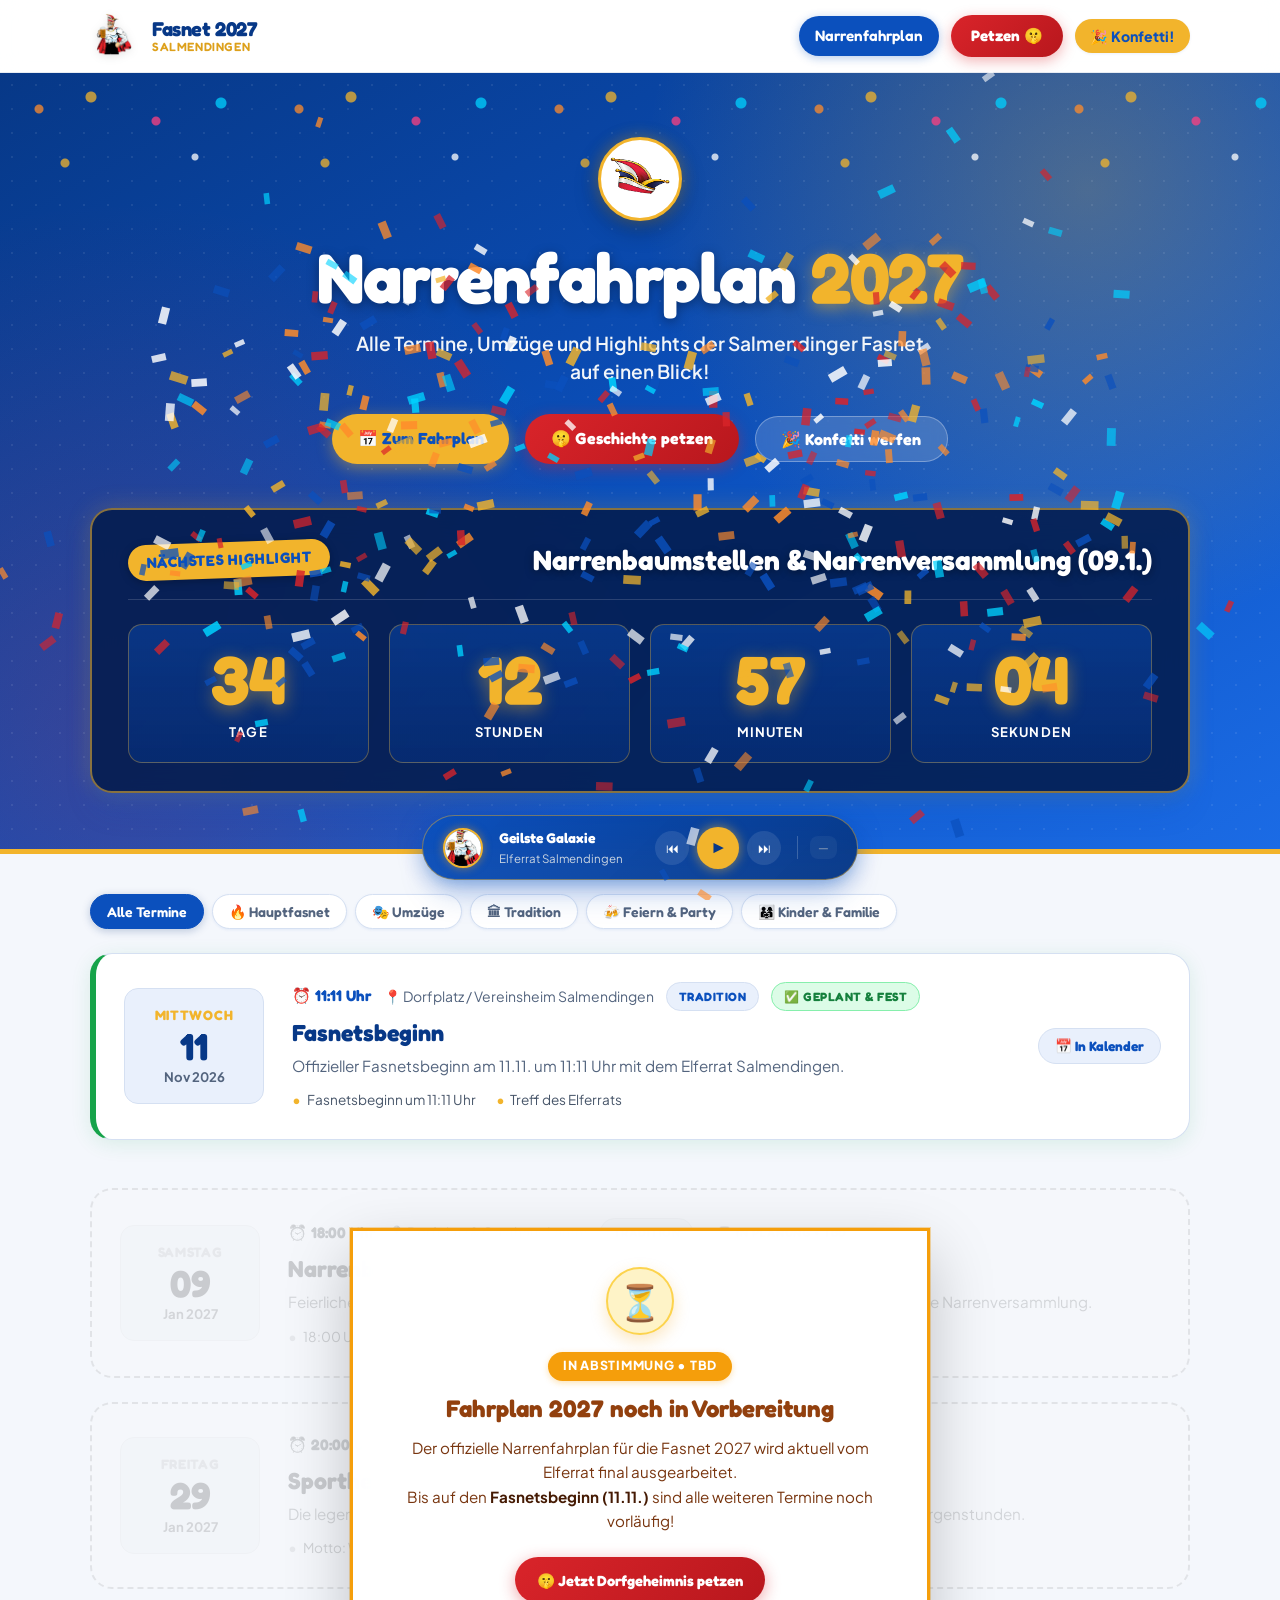
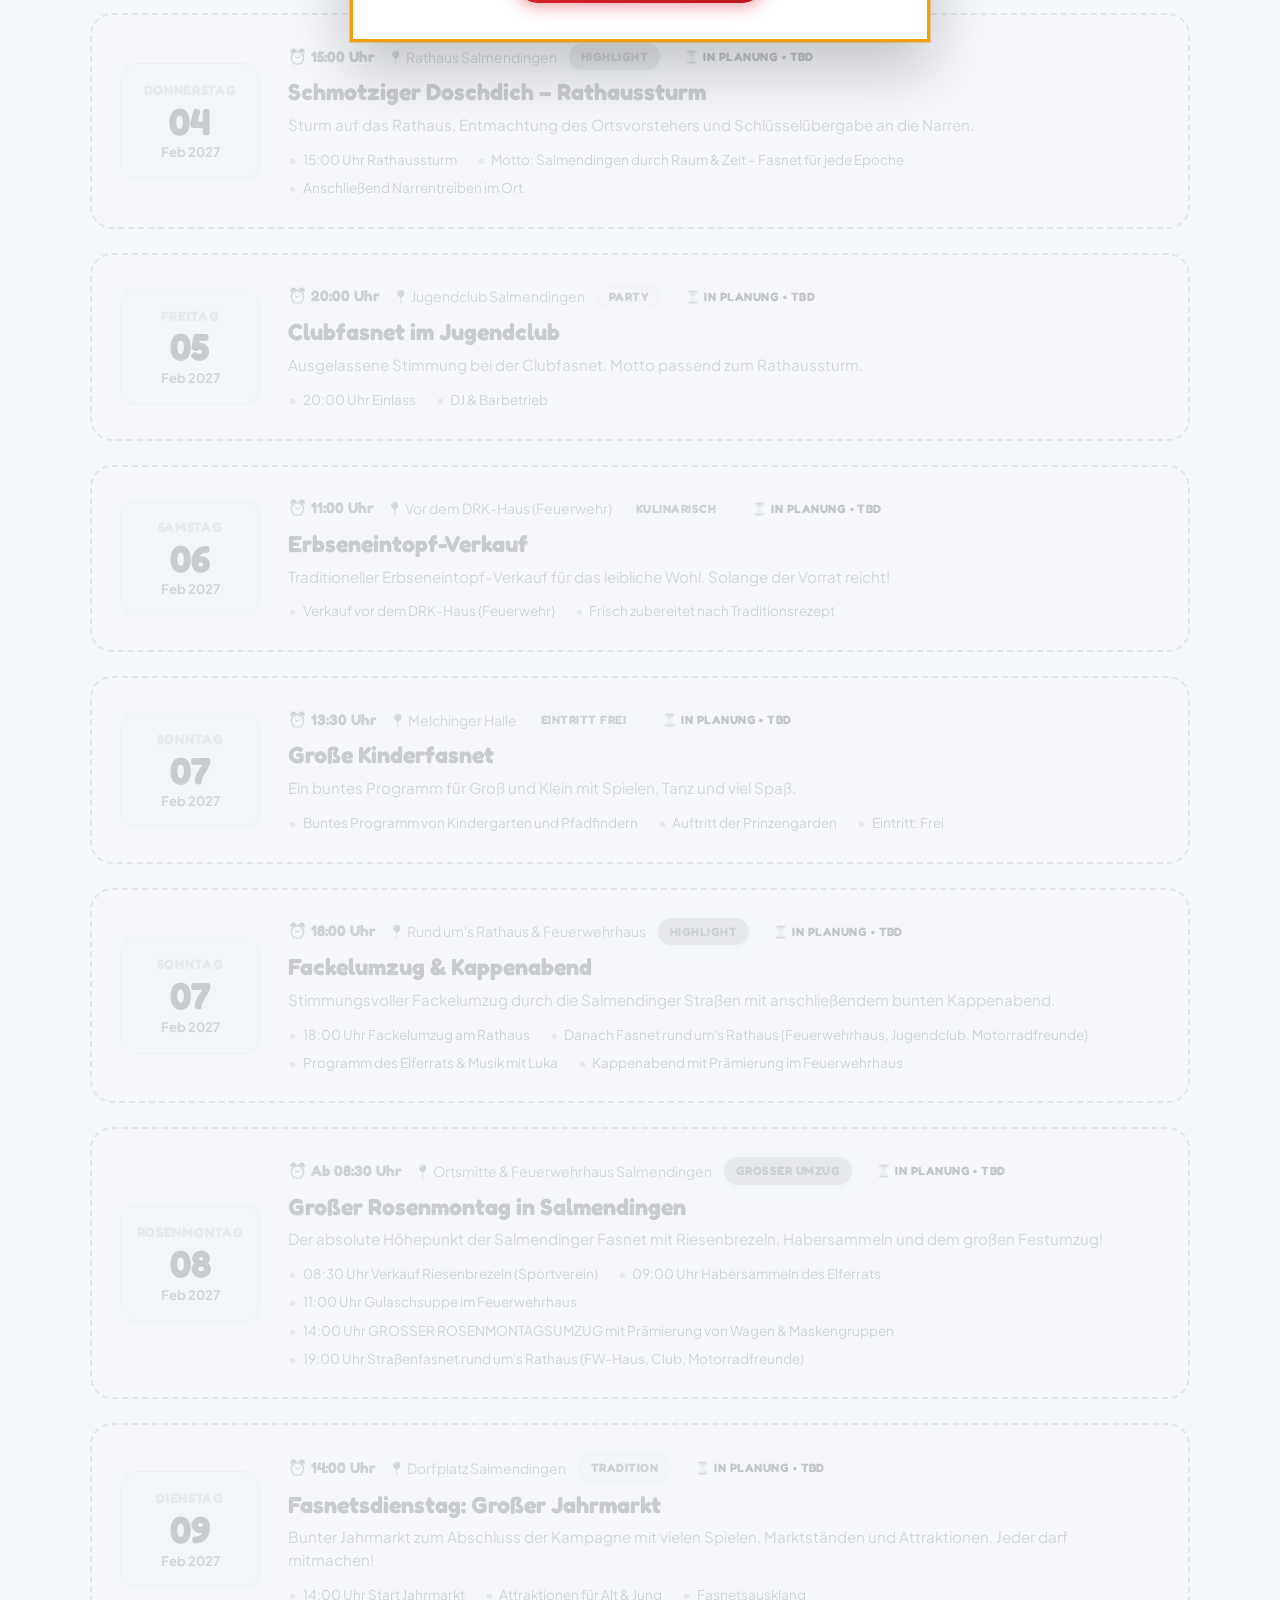
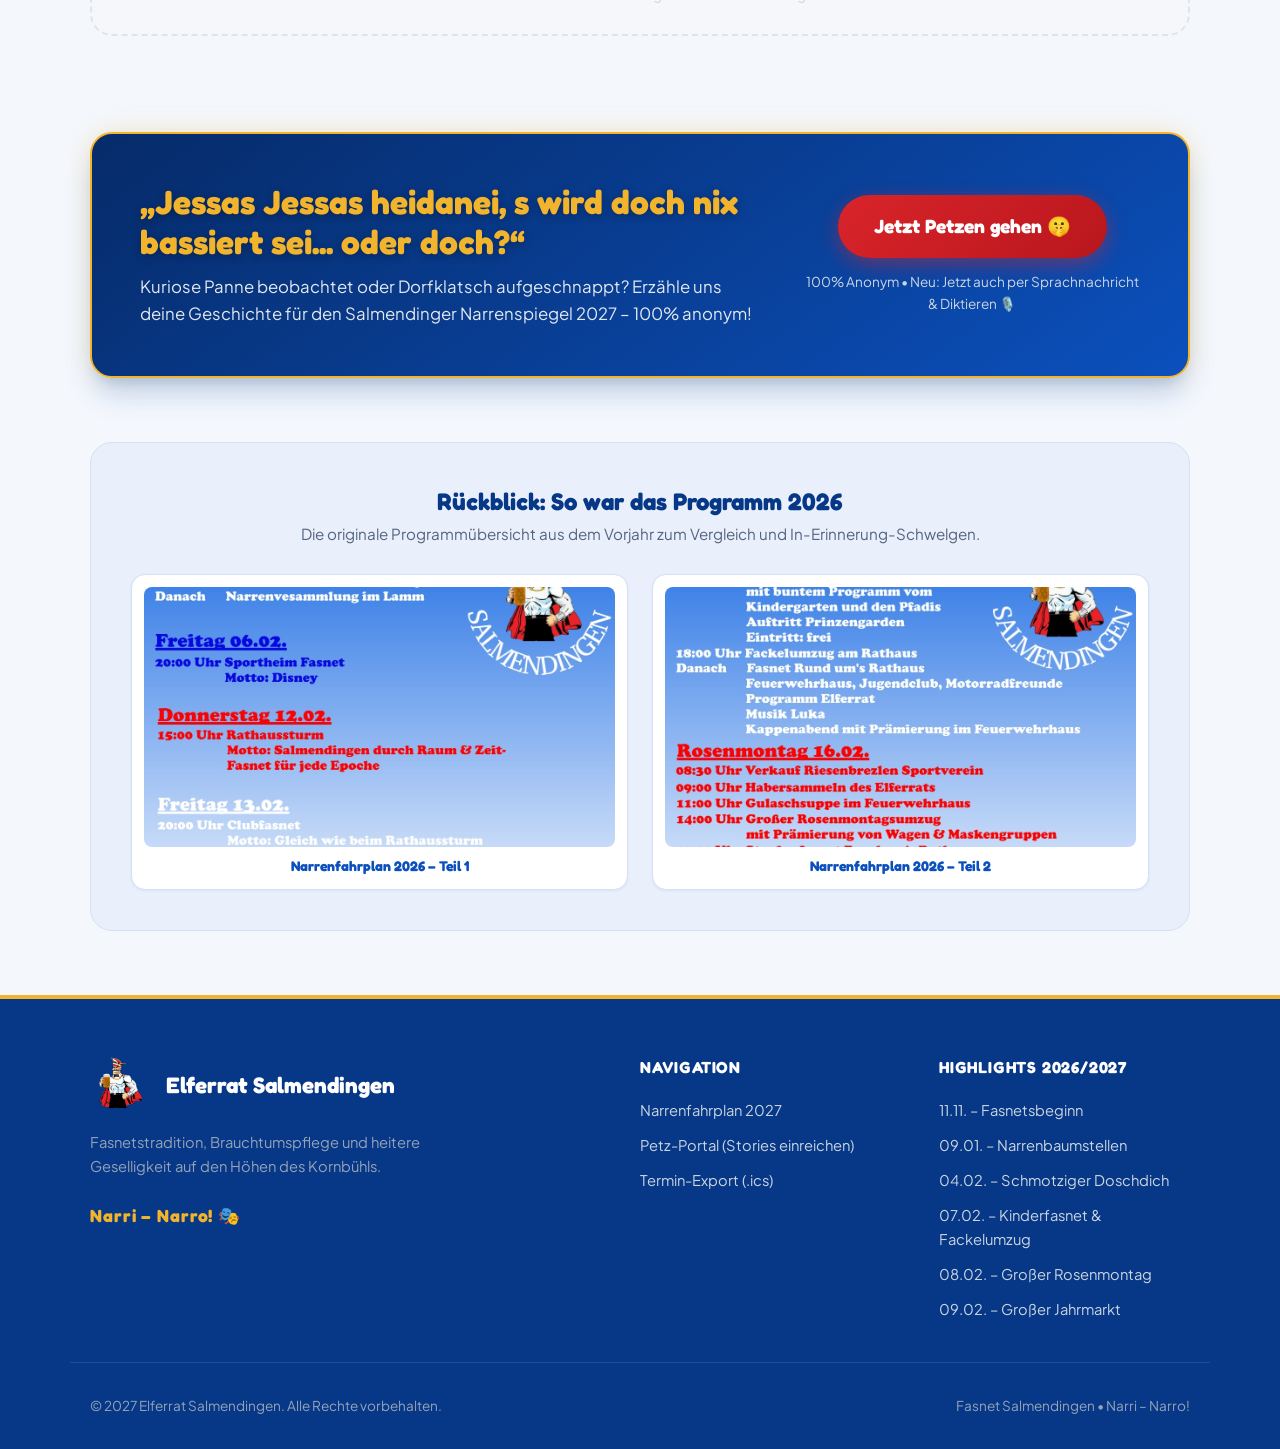
==== commit 788ff5b1: "Overlay prominent TBD banner over greyed-out 2027 timetable, keep 11.11 and countdown active" ====
--- a/index.html
+++ b/index.html
@@ -79,8 +79,8 @@
         <!-- Hero Countdown: Across the Whole Horizontal -->
         <div class="hero-countdown-horizontal">
           <div class="countdown-bar-header">
-            <div class="countdown-tag-badge">Nächstes Highlight (vorläufig)</div>
-            <div class="countdown-event-name" id="countdown-event-name">Fasnetsbeginn (11.11.) – TBD</div>
+            <div class="countdown-tag-badge">Nächstes Highlight</div>
+            <div class="countdown-event-name" id="countdown-event-name">Fasnetsbeginn (11.11.)</div>
           </div>
           <div class="countdown-timer-horizontal">
             <div class="countdown-unit">
@@ -104,24 +104,8 @@
       </div>
     </section>
 
-    <!-- Narrenfahrplan Section (In Progress / TBD) -->
+    <!-- Narrenfahrplan Section -->
     <section class="container" id="fahrplan">
-
-      <!-- Timetable Work In Progress / TBD Notice Banner -->
-      <div class="timetable-tbd-banner">
-        <div class="tbd-banner-icon">⏳</div>
-        <div class="tbd-banner-content">
-          <div class="tbd-banner-title">
-            <span>Fahrplan 2027 in Bearbeitung</span>
-            <span class="tbd-pill">In Abstimmung • TBD</span>
-          </div>
-          <p class="tbd-banner-text">
-            Der offizielle Narrenfahrplan für die Kampagne 2027 wird derzeit vom Elferrat final abgestimmt. 
-            Die unten aufgeführten Termine sind ein <strong>vorläufiger Entwurf (Änderungen vorbehalten)</strong>. Der finale Fahrplan folgt in Kürze!
-          </p>
-        </div>
-      </div>
-
       <div class="fahrplan-controls">
         <div class="filter-pills">
           <button class="filter-btn active" data-filter="all">Alle Termine</button>
@@ -132,13 +116,13 @@
           <button class="filter-btn" data-filter="kinder">👨‍👩‍👧 Kinder &amp; Familie</button>
         </div>
 
-        <button class="export-all-btn" id="export-all-ics-btn" title="Vorläufige Termine (.ics) in Kalender eintragen">
-          📥 Vorläufige Termine (.ics) exportieren
+        <button class="export-all-btn" id="export-all-ics-btn" style="display: none;" title="Alle Termine exportieren">
+          📥 Alle Termine (.ics) exportieren
         </button>
       </div>
 
-      <!-- Timeline Cards Container (Greyed out / TBD treatment) -->
-      <div class="events-container is-tbd" id="events-container">
+      <!-- Timeline Cards Container -->
+      <div class="events-container" id="events-container">
         <!-- Rendered dynamically by js/fahrplan.js -->
       </div>
 
--- a/css/fahrplan.css
+++ b/css/fahrplan.css
@@ -325,130 +325,184 @@
 }
 
 /* ==========================================================================
-   Timetable TBD / Work-in-Progress Notice & Greyed-out Styles
+   Timetable TBD Overlay & Greyed-out Treatment
    ========================================================================== */
-.timetable-tbd-banner {
-  background: linear-gradient(135deg, #fffbeb 0%, #fef3c7 100%);
-  border: 2px dashed #f59e0b;
-  border-radius: var(--radius-lg);
-  padding: 1.25rem 1.75rem;
+
+/* Confirmed 11.11. Event Wrapper */
+.confirmed-events-wrap {
+  margin-bottom: 1.5rem;
+}
+
+.confirmed-card {
+  border-left: 6px solid #16a34a !important;
+  box-shadow: 0 4px 20px rgba(22, 163, 74, 0.12) !important;
+}
+
+.badge-tag.badge-confirmed {
+  background: #dcfce7;
+  color: #15803d;
+  border: 1px solid #86efac;
+  font-weight: 800;
+}
+
+/* Wrapper for the tentative 2027 timetable */
+.tbd-timetable-wrapper {
+  position: relative;
+  border-radius: var(--radius-xl);
   margin-bottom: 2rem;
-  display: flex;
-  align-items: center;
-  gap: 1.25rem;
-  box-shadow: 0 4px 18px rgba(245, 158, 11, 0.12);
+}
+
+/* The Overlay Banner sitting right across the greyed-out fields */
+.tbd-overlay {
+  position: absolute;
+  top: 0;
+  left: 0;
+  right: 0;
+  bottom: 0;
+  z-index: 10;
+  pointer-events: none; /* Allows natural wheel/touch scrolling across fields */
+  display: flex;
+  justify-content: center;
+  align-items: flex-start;
+  padding: 2.5rem 1rem;
+}
+
+.tbd-overlay-card {
+  pointer-events: auto; /* CTAs and links inside the card are clickable */
+  position: sticky;
+  top: 110px;
+  max-width: 580px;
+  width: 100%;
+  margin: 0 auto;
+  background: rgba(255, 255, 255, 0.96);
+  backdrop-filter: blur(16px);
+  -webkit-backdrop-filter: blur(16px);
+  border: 3px solid #f59e0b;
+  border-radius: var(--radius-xl);
+  padding: 2.25rem 2rem;
+  text-align: center;
+  box-shadow: 0 25px 60px rgba(0, 0, 0, 0.22), 0 0 0 1px rgba(245, 158, 11, 0.35);
   animation: fadeIn 0.4s ease;
 }
 
-.tbd-banner-icon {
-  font-size: 2.5rem;
+.tbd-overlay-icon-wrap {
+  width: 68px;
+  height: 68px;
+  margin: 0 auto 1rem;
+  background: #fef3c7;
+  border: 2px solid #fcd34d;
+  border-radius: 50%;
+  display: flex;
+  align-items: center;
+  justify-content: center;
+  box-shadow: 0 6px 16px rgba(245, 158, 11, 0.25);
+}
+
+.tbd-overlay-icon {
+  font-size: 2.2rem;
   line-height: 1;
-  flex-shrink: 0;
   animation: pulse-tbd-icon 2s infinite ease-in-out;
 }
 
 @keyframes pulse-tbd-icon {
   0%, 100% { transform: scale(1); }
-  50% { transform: scale(1.12) rotate(6deg); }
-}
-
-.tbd-banner-content {
-  flex: 1;
-}
-
-.tbd-banner-title {
-  display: flex;
-  align-items: center;
+  50% { transform: scale(1.15) rotate(8deg); }
+}
+
+.tbd-overlay-pill {
+  display: inline-block;
+  font-family: var(--font-body);
+  font-size: 0.78rem;
+  font-weight: 800;
+  text-transform: uppercase;
+  letter-spacing: 0.06em;
+  background: #f59e0b;
+  color: #ffffff;
+  padding: 0.28rem 0.9rem;
+  border-radius: var(--radius-full);
+  margin-bottom: 0.85rem;
+  box-shadow: 0 2px 6px rgba(245, 158, 11, 0.3);
+}
+
+.tbd-overlay-title {
+  font-family: var(--font-heading);
+  font-size: 1.5rem;
+  font-weight: 800;
+  color: #92400e;
+  margin-bottom: 0.75rem;
+  line-height: 1.25;
+}
+
+.tbd-overlay-text {
+  font-size: 0.95rem;
+  line-height: 1.6;
+  color: #78350f;
+  margin-bottom: 1.5rem;
+}
+
+.tbd-overlay-text strong {
+  color: #451a03;
+}
+
+.tbd-overlay-actions {
+  display: flex;
   flex-wrap: wrap;
-  gap: 0.65rem;
-  font-family: var(--font-heading);
-  font-size: 1.2rem;
-  font-weight: 800;
-  color: #92400e;
-  margin-bottom: 0.35rem;
-}
-
-.tbd-pill {
-  font-family: var(--font-body);
-  font-size: 0.75rem;
-  font-weight: 800;
-  text-transform: uppercase;
-  letter-spacing: 0.05em;
-  background: #f59e0b;
-  color: #ffffff;
-  padding: 0.2rem 0.65rem;
-  border-radius: var(--radius-full);
-  box-shadow: 0 2px 6px rgba(245, 158, 11, 0.3);
-}
-
-.tbd-banner-text {
-  font-size: 0.95rem;
-  line-height: 1.5;
-  color: #78350f;
-  margin: 0;
-}
-
-.tbd-banner-text strong {
-  color: #451a03;
-}
-
-/* Event Timeline / Cards */
+  gap: 0.75rem;
+  justify-content: center;
+}
+
+.tbd-cta-btn {
+  font-size: 0.92rem;
+  padding: 0.7rem 1.4rem;
+  display: inline-flex;
+  align-items: center;
+  gap: 0.4rem;
+}
+
+/* Greyed-out Event Fields Underneath */
+.tbd-events-grid {
+  display: flex;
+  flex-direction: column;
+  gap: 1.5rem;
+}
+
+.tbd-events-grid .event-card {
+  opacity: 0.22;
+  filter: grayscale(100%);
+  pointer-events: none !important;
+  user-select: none !important;
+  border: 2px dashed #94a3b8 !important;
+  background: #f8fafc !important;
+  box-shadow: none !important;
+  transform: none !important;
+  transition: none !important;
+}
+
+.tbd-events-grid .event-card .btn-cal-add {
+  display: none !important;
+}
+
+@media (max-width: 650px) {
+  .tbd-overlay-card {
+    top: 80px;
+    padding: 1.6rem 1.25rem;
+  }
+
+  .tbd-overlay-title {
+    font-size: 1.25rem;
+  }
+
+  .tbd-overlay-text {
+    font-size: 0.88rem;
+  }
+}
+
+/* Event Timeline / Cards Container */
 .events-container {
   display: flex;
   flex-direction: column;
   gap: 1.5rem;
   margin-bottom: 4rem;
-}
-
-/* Greyed-out In-Progress Treatment */
-.events-container.is-tbd .event-card {
-  opacity: 0.85;
-  filter: grayscale(22%);
-  border-style: dashed;
-  border-color: #cbd5e1;
-  transition: all var(--transition-normal);
-}
-
-.events-container.is-tbd .event-card:hover {
-  opacity: 1;
-  filter: grayscale(0%);
-  border-color: var(--color-primary-light);
-  transform: translateY(-3px);
-  box-shadow: var(--shadow-xl);
-}
-
-/* Corner Ribbon on Event Cards */
-.tbd-corner-ribbon {
-  position: absolute;
-  top: 14px;
-  right: 14px;
-  background: #fef3c7;
-  color: #92400e;
-  border: 1px solid #fcd34d;
-  font-family: var(--font-heading);
-  font-size: 0.72rem;
-  font-weight: 800;
-  letter-spacing: 0.05em;
-  padding: 0.2rem 0.55rem;
-  border-radius: var(--radius-full);
-  display: inline-flex;
-  align-items: center;
-  gap: 0.25rem;
-}
-
-.badge-tag.badge-tbd {
-  background: #fef3c7;
-  color: #92400e;
-  border: 1px solid #fcd34d;
-  font-weight: 700;
-}
-
-@media (max-width: 650px) {
-  .timetable-tbd-banner {
-    flex-direction: column;
-    align-items: flex-start;
-    padding: 1.25rem;
-  }
 }
 
 .event-card {
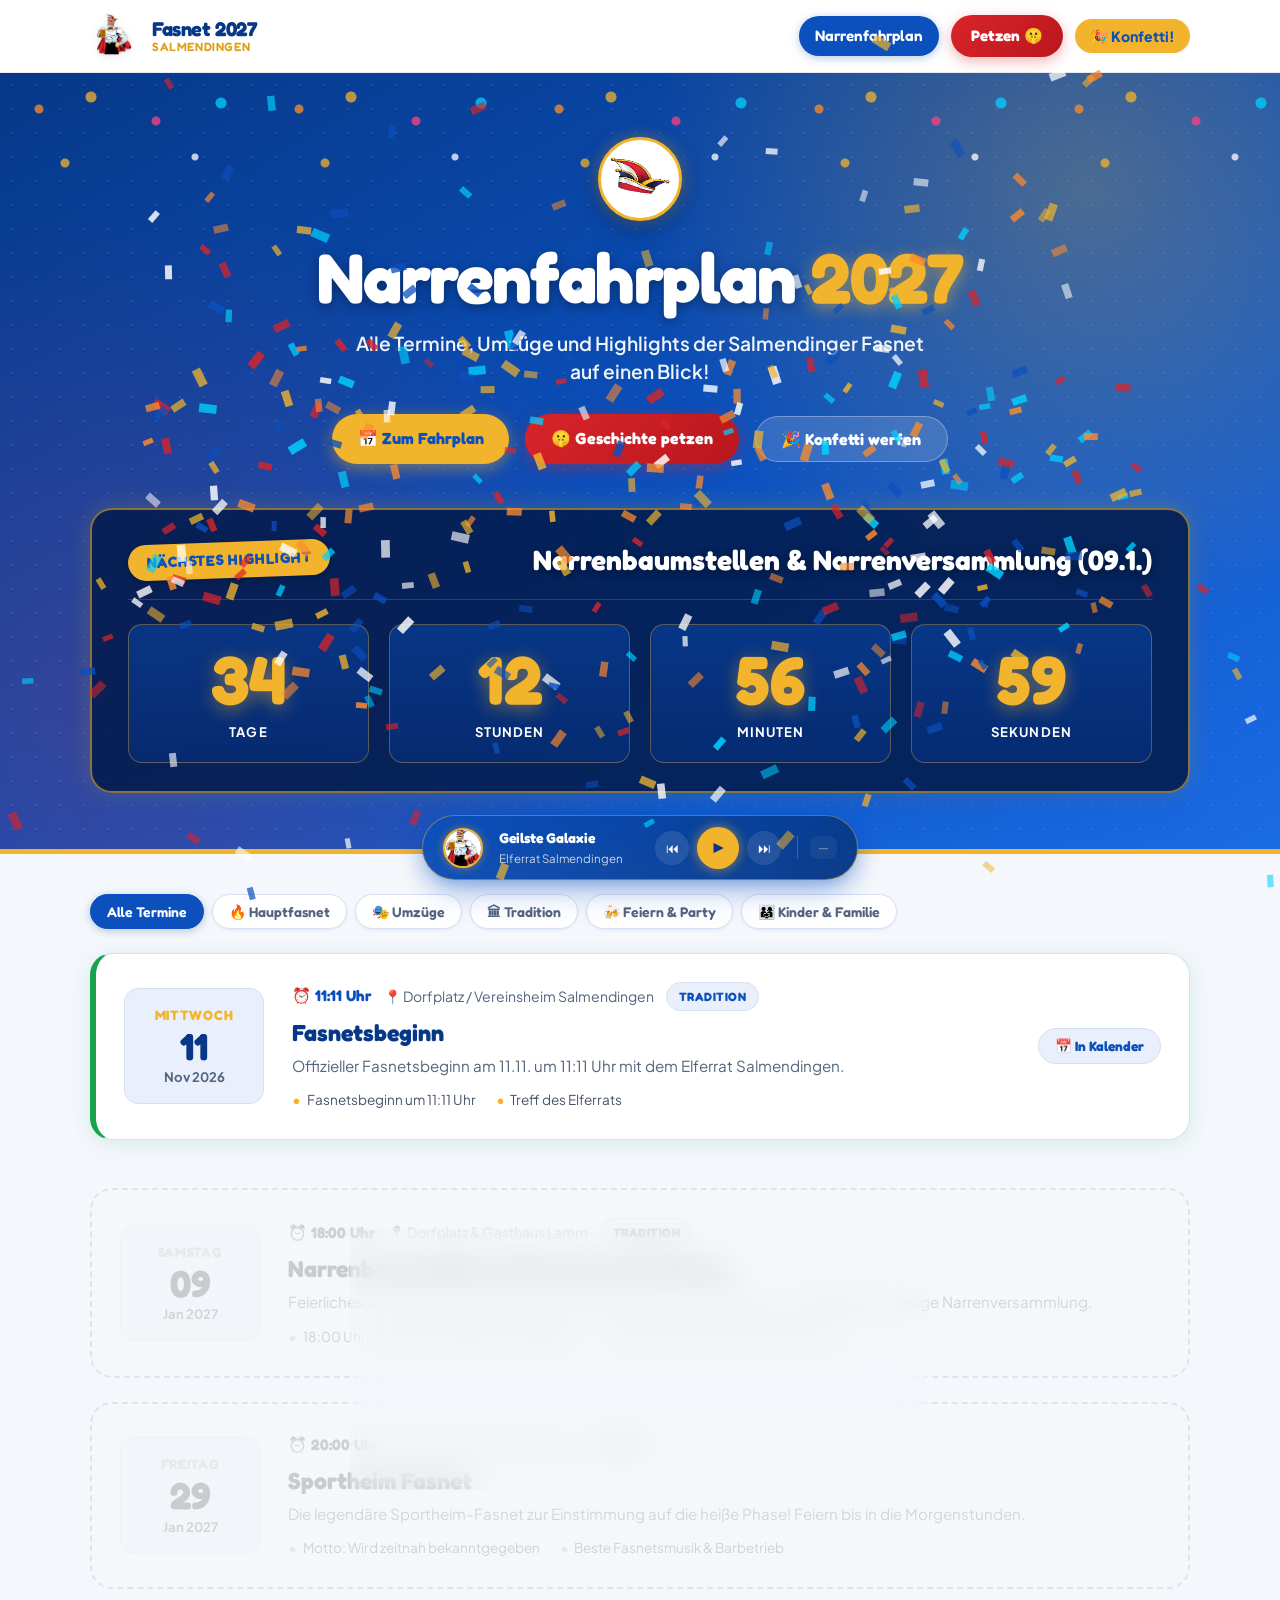
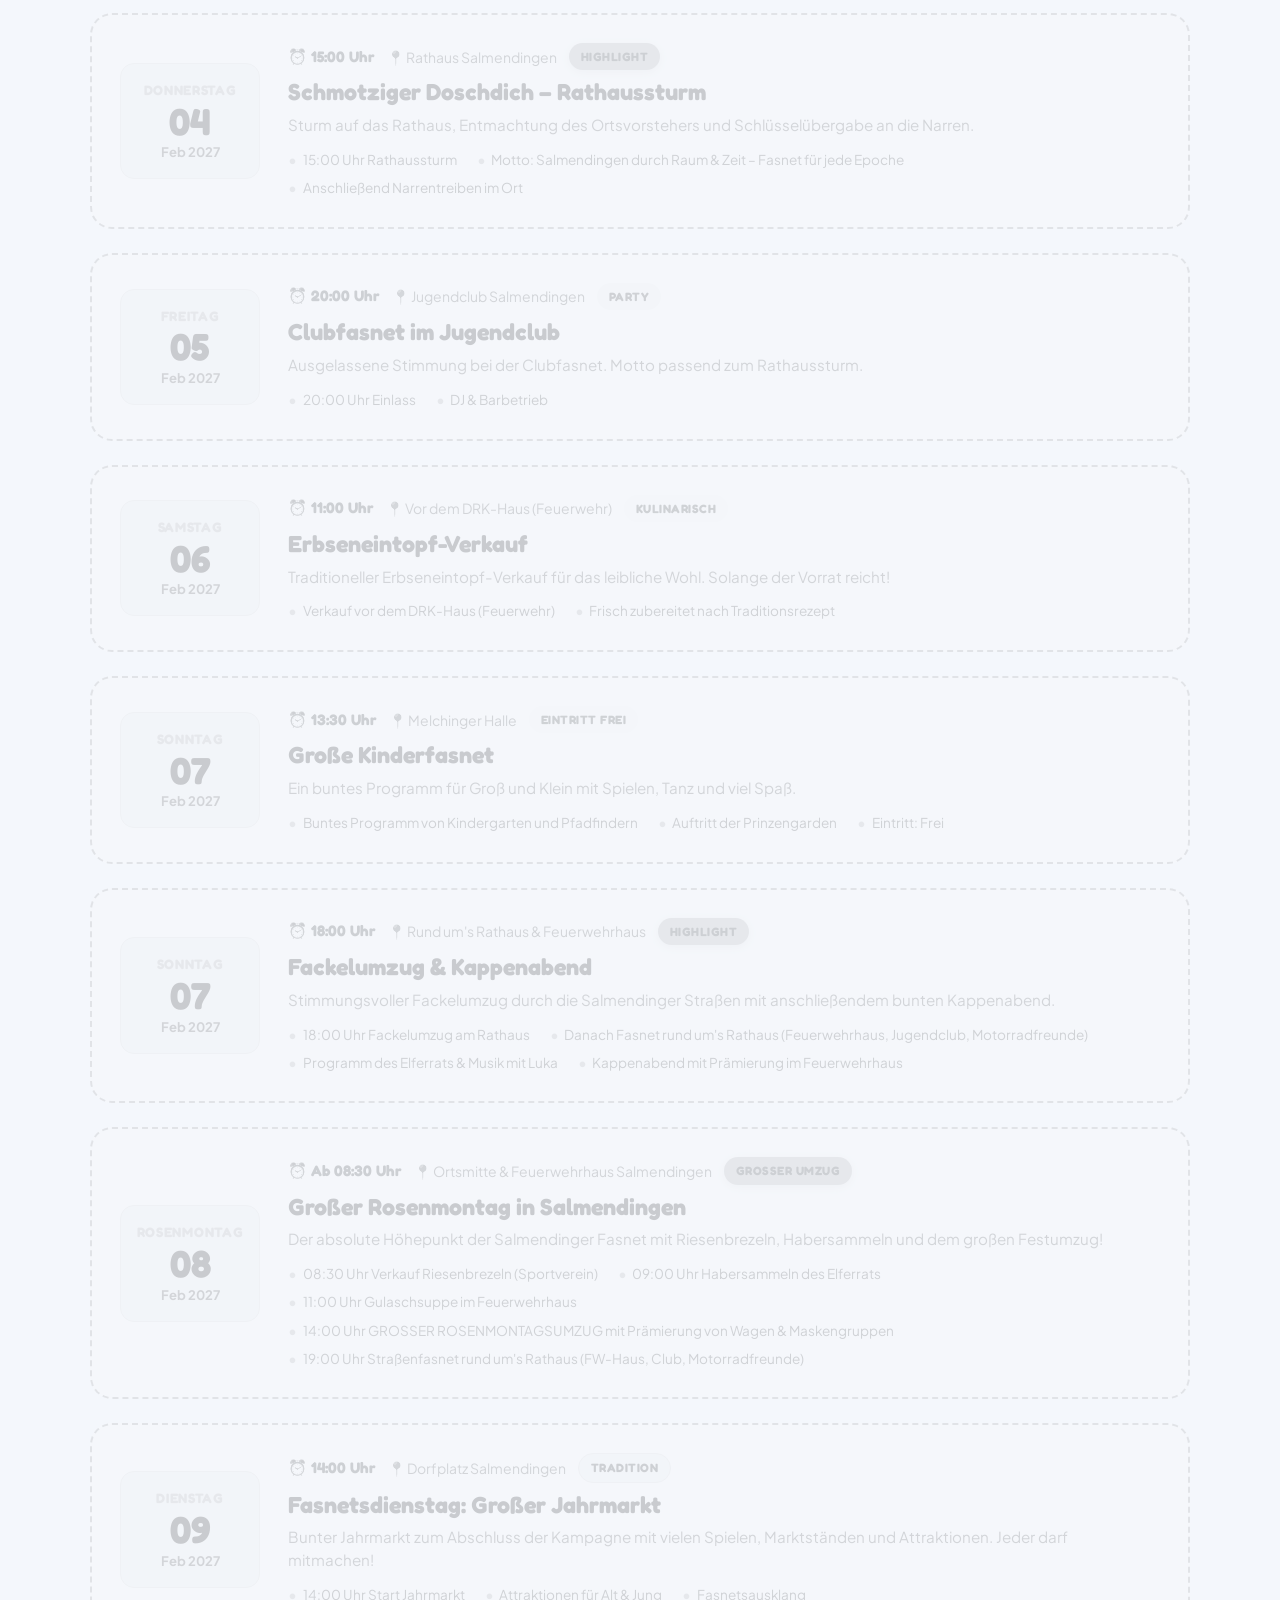
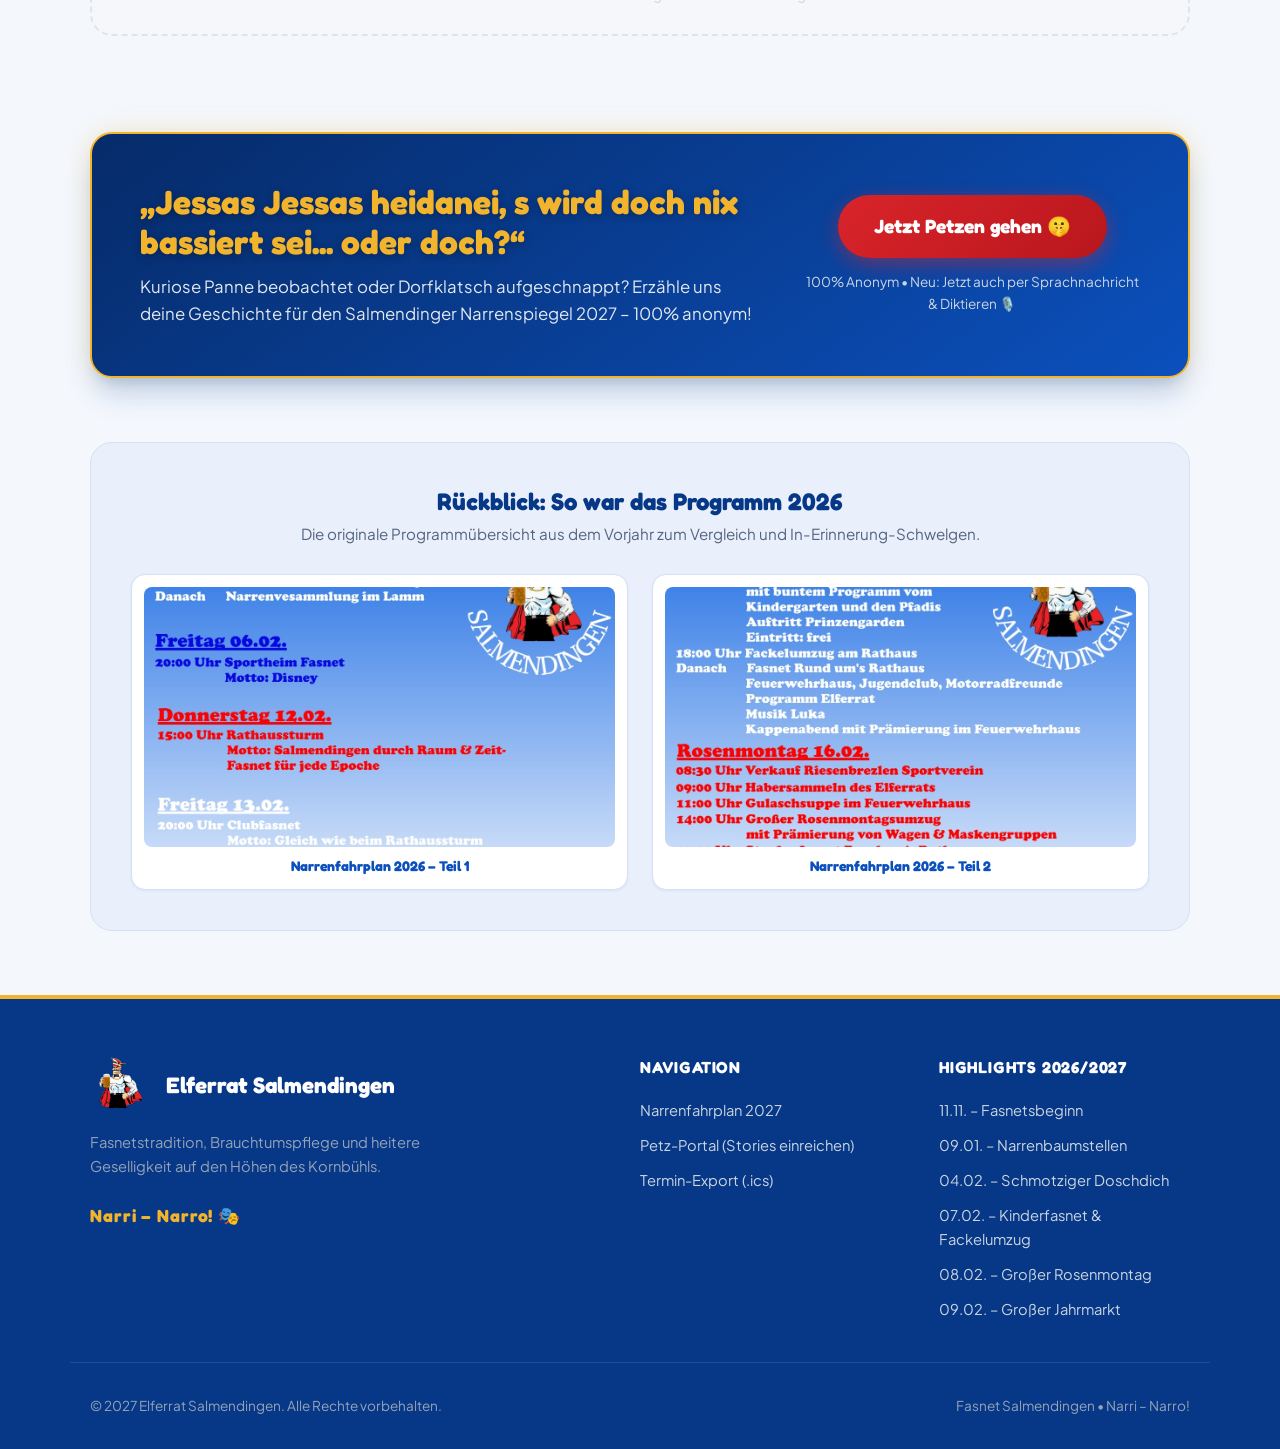
==== commit 21b0f90e: "Integrate Google Analytics (GA4 gtag.js) with custom event tracking" ====
--- a/index.html
+++ b/index.html
@@ -7,6 +7,16 @@
   <meta name="description" content="Der offizielle Narrenfahrplan für die Fasnet 2027 in Salmendingen. Alle Termine vom Fasnetsbeginn am 11.11. über Narrenbaumstellen bis zum großen Rosenmontagsumzug.">
   <meta name="keywords" content="Fasnet Salmendingen, Narrenfahrplan 2027, Elferrat Salmendingen, Fasnetsbeginn, Fasching, Rosenmontag, Rathaussturm, Salmendingen">
   
+  <!-- Google tag (gtag.js) - Google Analytics -->
+  <script async src="https://www.googletagmanager.com/gtag/js?id=G-XXXXXXXXXX"></script>
+  <script>
+    window.dataLayer = window.dataLayer || [];
+    function gtag(){dataLayer.push(arguments);}
+    gtag('js', new Date());
+
+    gtag('config', 'G-XXXXXXXXXX');
+  </script>
+
   <!-- Favicon / Mascot -->
   <link rel="icon" type="image/png" href="./assets/img/kappe.png">
   
--- a/css/fahrplan.css
+++ b/css/fahrplan.css
@@ -409,39 +409,13 @@
   50% { transform: scale(1.15) rotate(8deg); }
 }
 
-.tbd-overlay-pill {
-  display: inline-block;
-  font-family: var(--font-body);
-  font-size: 0.78rem;
-  font-weight: 800;
-  text-transform: uppercase;
-  letter-spacing: 0.06em;
-  background: #f59e0b;
-  color: #ffffff;
-  padding: 0.28rem 0.9rem;
-  border-radius: var(--radius-full);
-  margin-bottom: 0.85rem;
-  box-shadow: 0 2px 6px rgba(245, 158, 11, 0.3);
-}
-
 .tbd-overlay-title {
   font-family: var(--font-heading);
   font-size: 1.5rem;
   font-weight: 800;
   color: #92400e;
-  margin-bottom: 0.75rem;
+  margin-bottom: 1.5rem;
   line-height: 1.25;
-}
-
-.tbd-overlay-text {
-  font-size: 0.95rem;
-  line-height: 1.6;
-  color: #78350f;
-  margin-bottom: 1.5rem;
-}
-
-.tbd-overlay-text strong {
-  color: #451a03;
 }
 
 .tbd-overlay-actions {
@@ -490,10 +464,6 @@
 
   .tbd-overlay-title {
     font-size: 1.25rem;
-  }
-
-  .tbd-overlay-text {
-    font-size: 0.88rem;
   }
 }
 
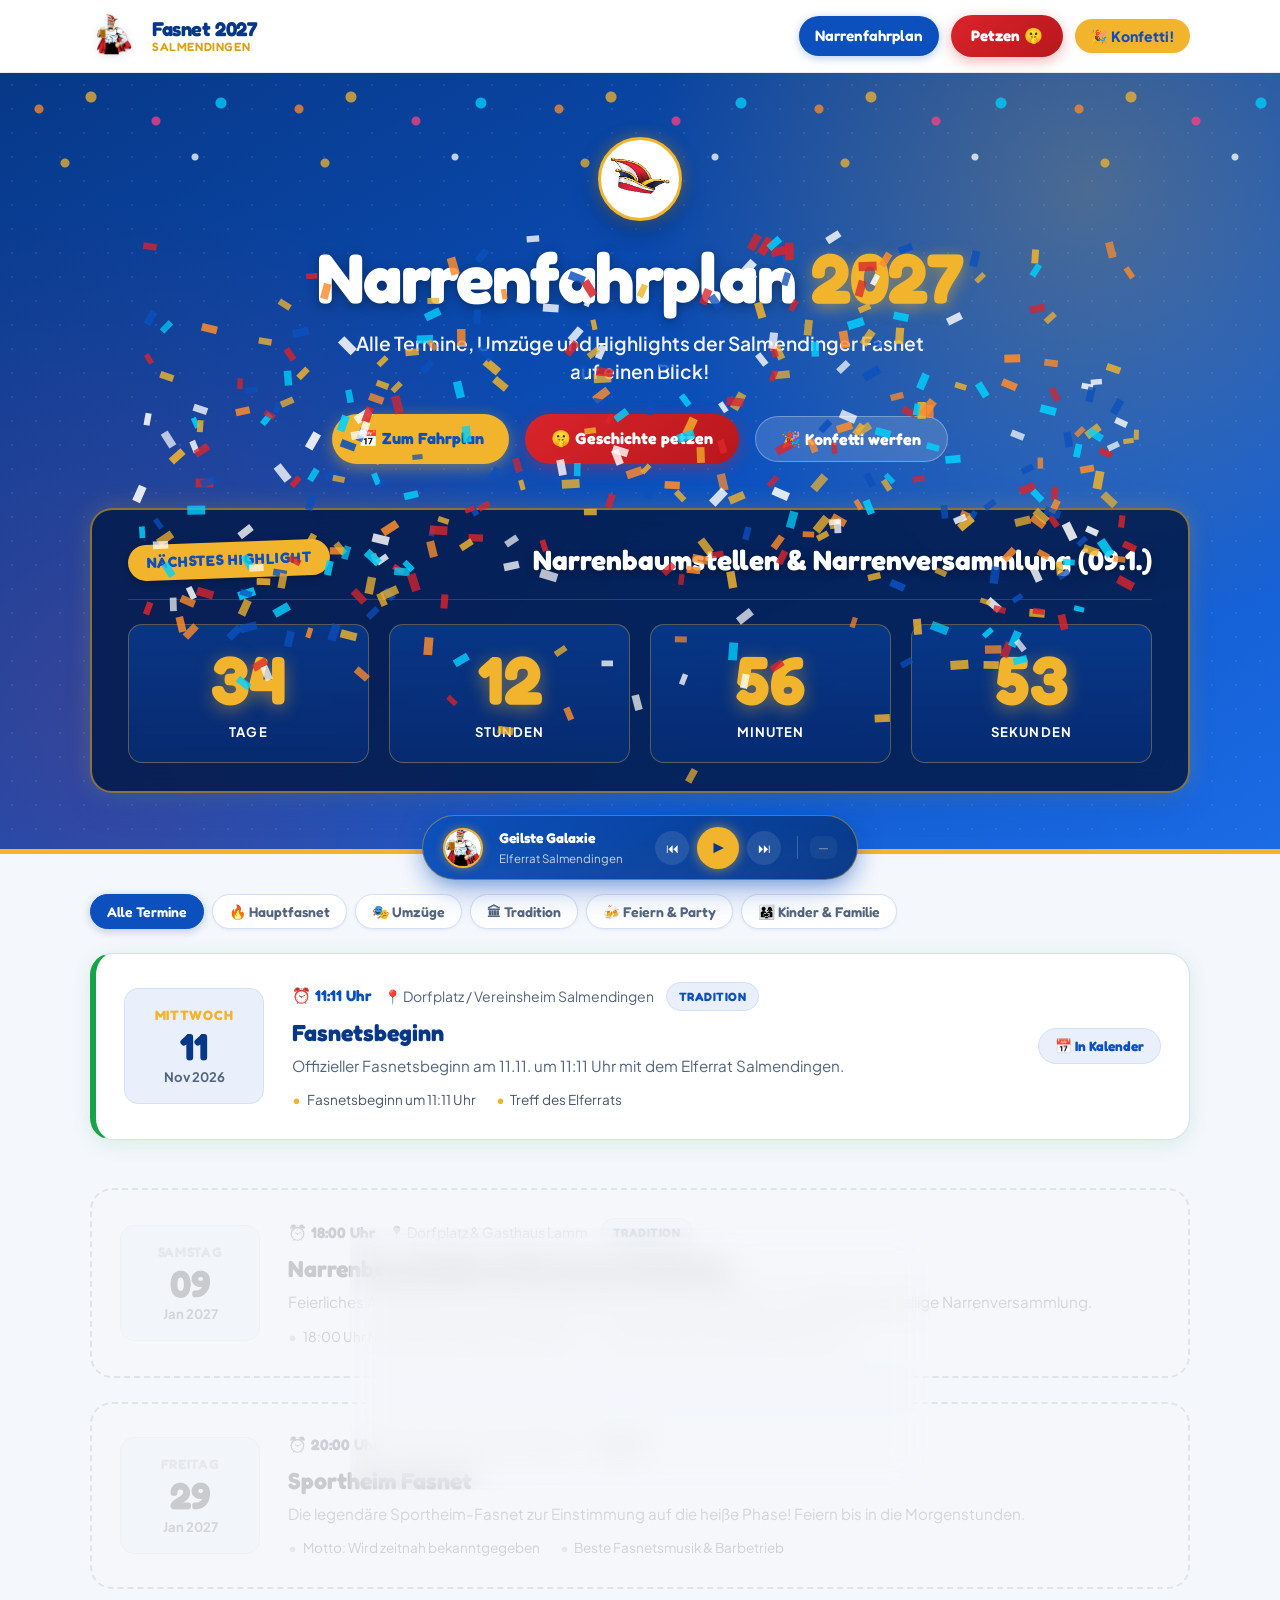
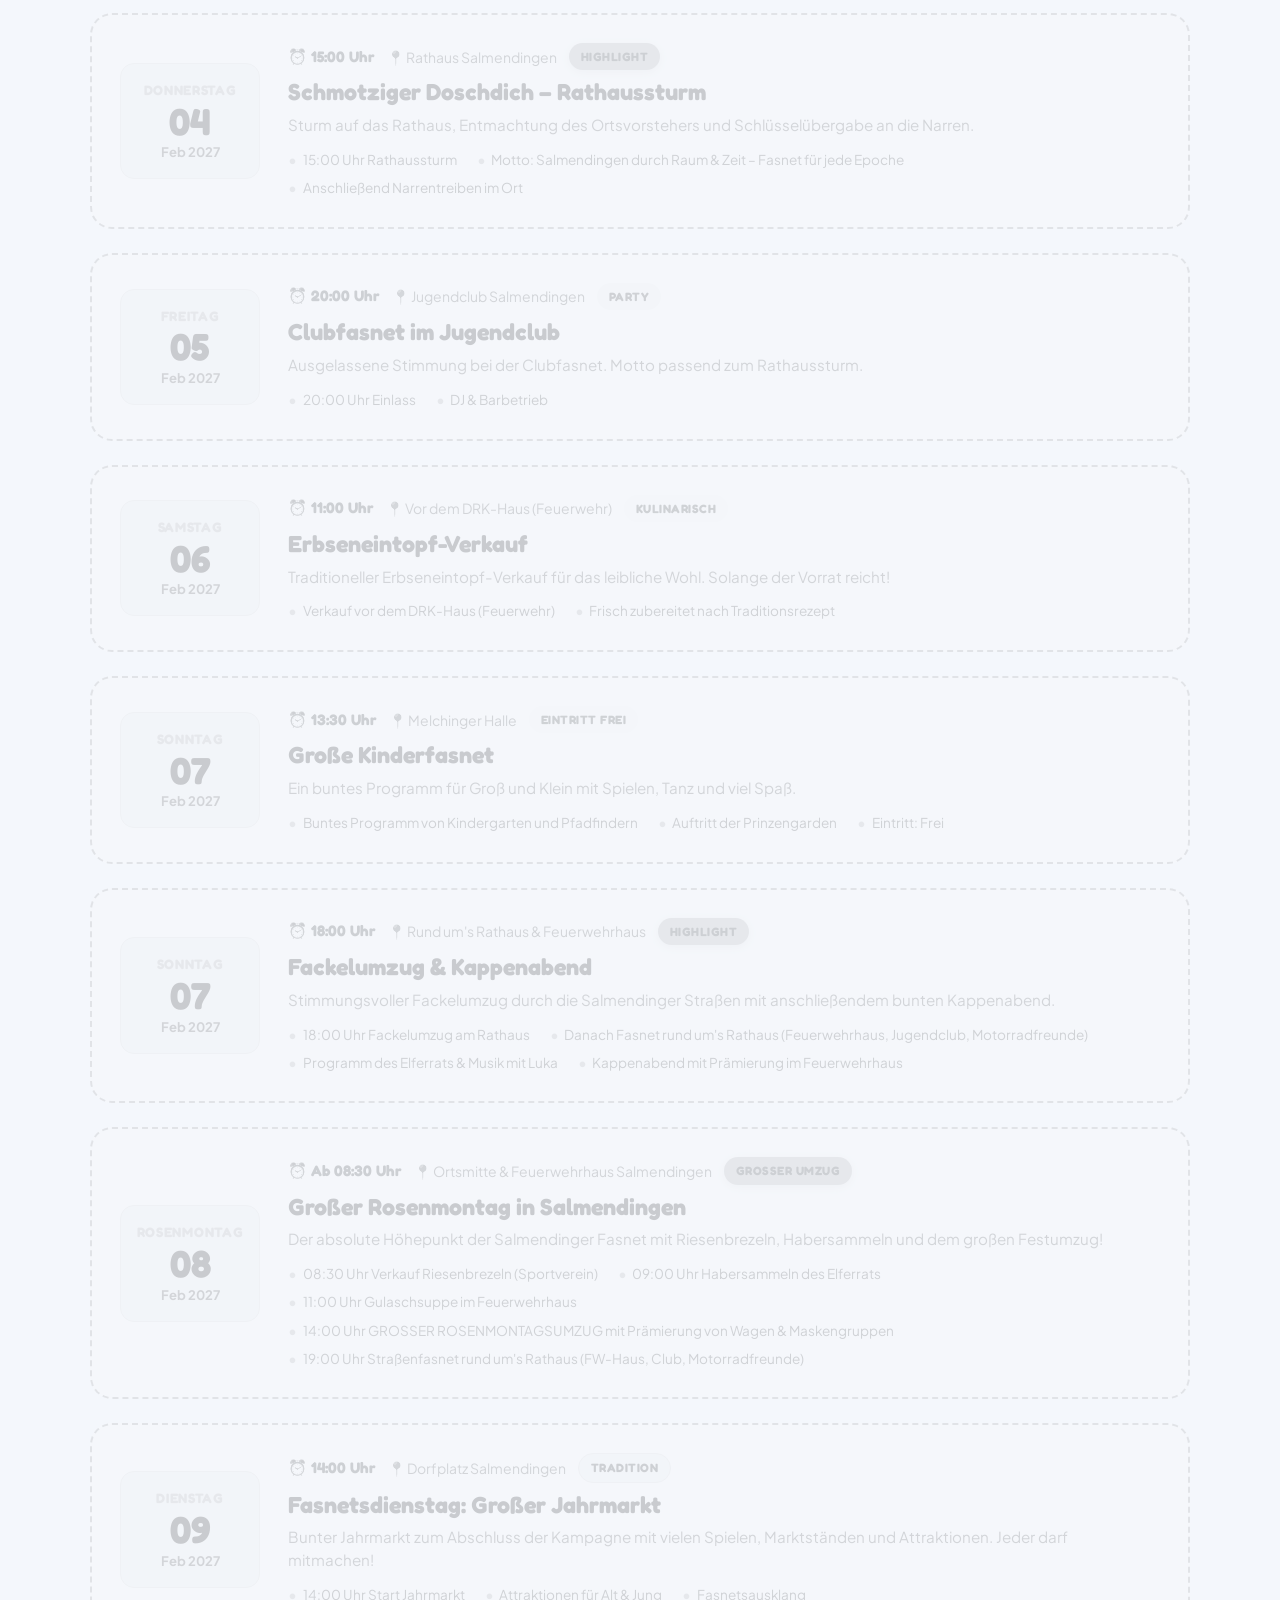
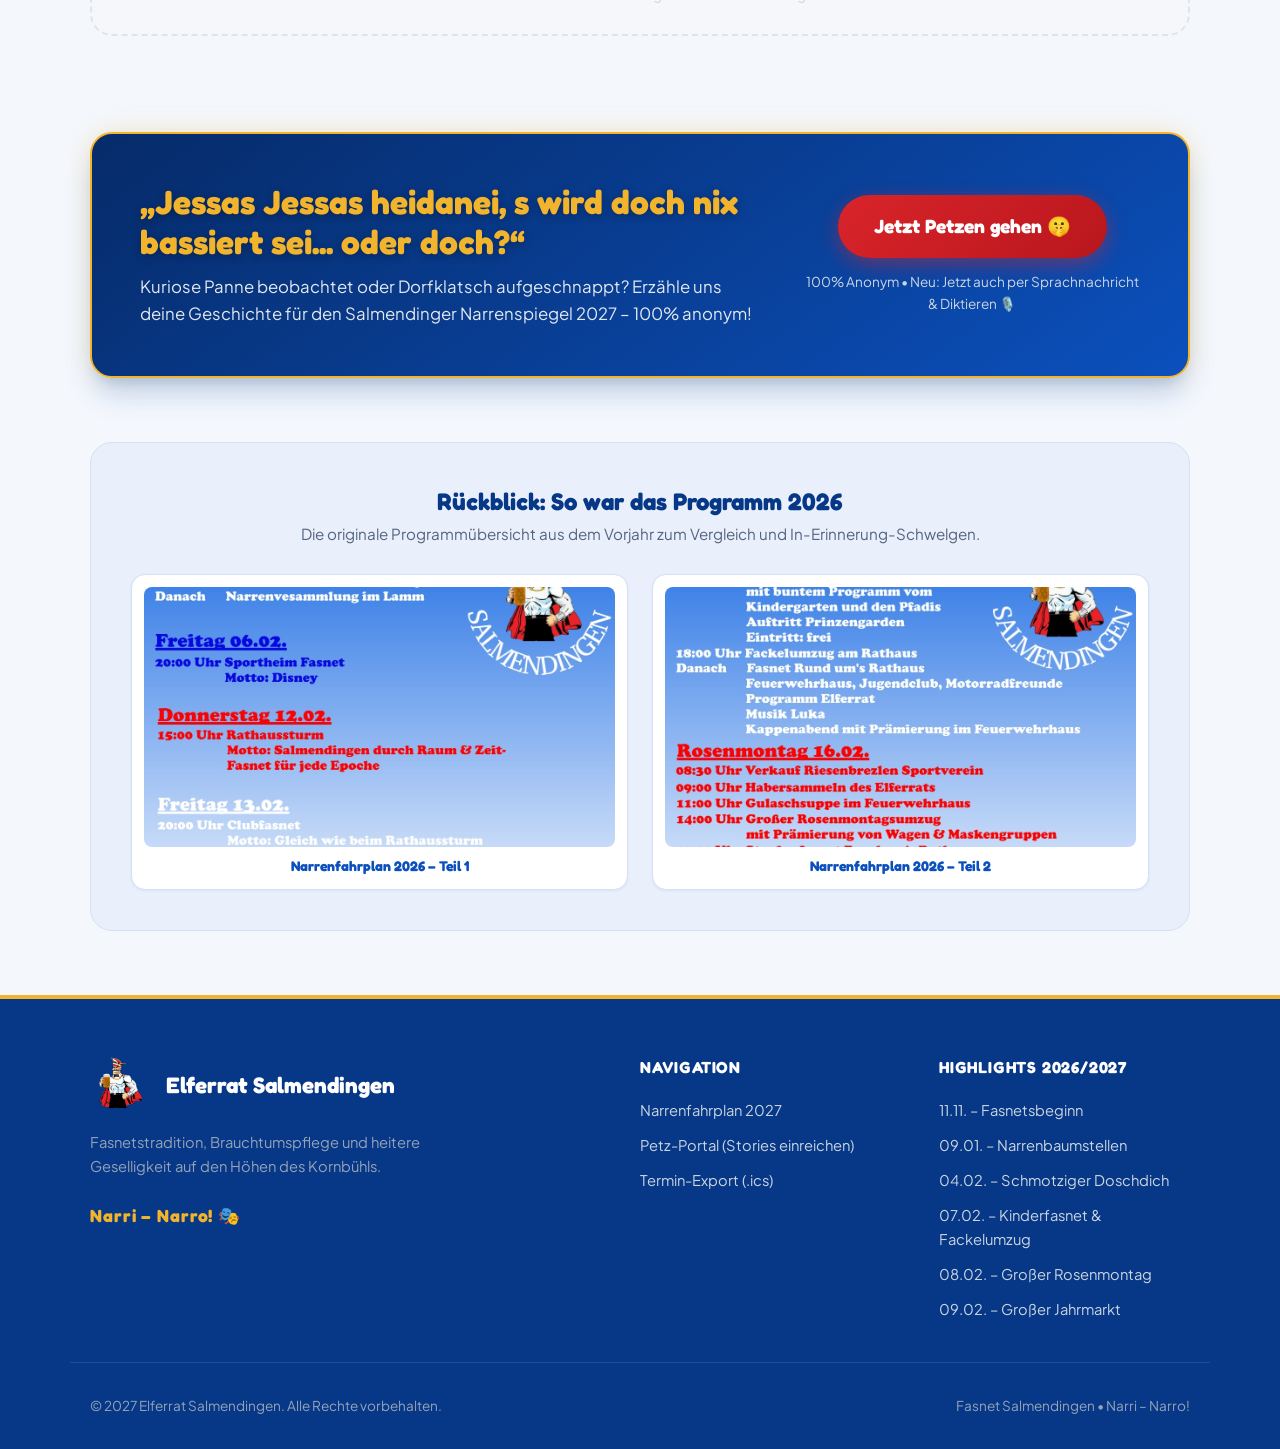
==== commit 5f6d8080: "Configure Google Analytics Measurement ID G-E5GCH2TBCV" ====
--- a/index.html
+++ b/index.html
@@ -7,14 +7,14 @@
   <meta name="description" content="Der offizielle Narrenfahrplan für die Fasnet 2027 in Salmendingen. Alle Termine vom Fasnetsbeginn am 11.11. über Narrenbaumstellen bis zum großen Rosenmontagsumzug.">
   <meta name="keywords" content="Fasnet Salmendingen, Narrenfahrplan 2027, Elferrat Salmendingen, Fasnetsbeginn, Fasching, Rosenmontag, Rathaussturm, Salmendingen">
   
-  <!-- Google tag (gtag.js) - Google Analytics -->
-  <script async src="https://www.googletagmanager.com/gtag/js?id=G-XXXXXXXXXX"></script>
+  <!-- Google tag (gtag.js) -->
+  <script async src="https://www.googletagmanager.com/gtag/js?id=G-E5GCH2TBCV"></script>
   <script>
     window.dataLayer = window.dataLayer || [];
     function gtag(){dataLayer.push(arguments);}
     gtag('js', new Date());
 
-    gtag('config', 'G-XXXXXXXXXX');
+    gtag('config', 'G-E5GCH2TBCV');
   </script>
 
   <!-- Favicon / Mascot -->
